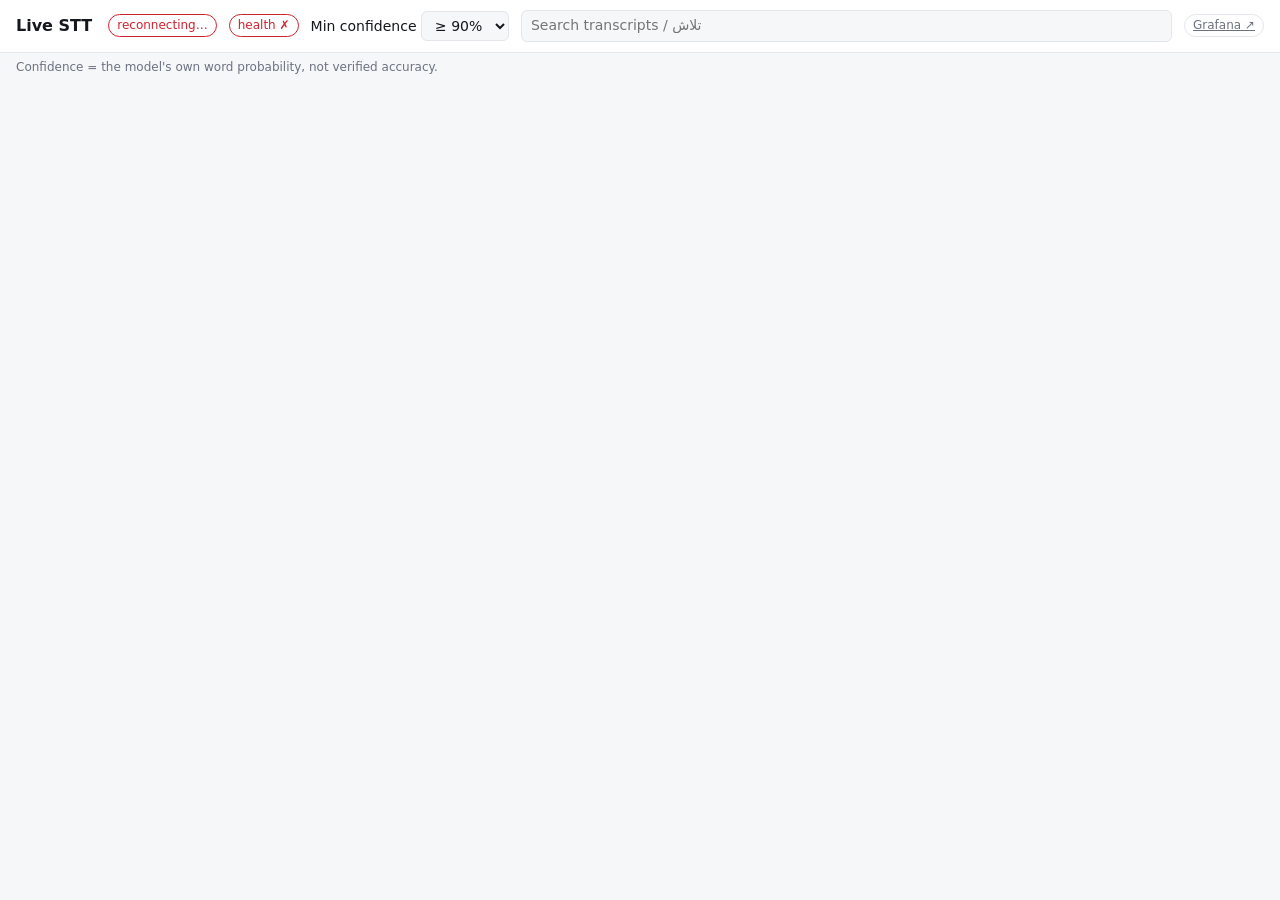
==== ui/index.html @ aecef006 "Initial public release: Urdu live TV speech-to-text (cpu edition) Real-time Urdu speech-to-text for " ====
<!doctype html>
<html lang="ur">
<head>
<meta charset="utf-8">
<meta name="viewport" content="width=device-width, initial-scale=1">
<title>Live STT</title>
<link rel="preconnect" href="https://fonts.googleapis.com">
<link href="https://fonts.googleapis.com/css2?family=Noto+Nastaliq+Urdu:wght@400;600&display=swap" rel="stylesheet">
<script src="/ui/vendor/hls.min.js"></script><!-- hls.js 1.5.20 (vendored) -->
<style>
  :root {
    --bg: #f6f7f9; --panel: #ffffff; --ink: #14171c; --muted: #6b7280; --line: #e3e6eb;
    --accent: #1f6feb; --ok: #1a7f37; --warn: #9a6700; --bad: #cf222e; --badge: #e7f0ff; --hi: #fff6d6;
  }
  @media (prefers-color-scheme: dark) {
    :root { --bg: #0e1116; --panel: #161b22; --ink: #e6edf3; --muted: #8b949e; --line: #30363d;
            --accent: #4493f8; --ok: #3fb950; --warn: #d29922; --bad: #f85149; --badge: #1b2a44; --hi: #3a3000; }
  }
  * { box-sizing: border-box; }
  body { margin: 0; background: var(--bg); color: var(--ink);
         font: 14px/1.4 system-ui, -apple-system, "Segoe UI", sans-serif; }
  header { display: flex; flex-wrap: wrap; gap: 8px 12px; align-items: center; padding: 10px 16px;
           border-bottom: 1px solid var(--line); background: var(--panel); position: sticky; top: 0; z-index: 3; }
  header h1 { font-size: 16px; margin: 0 4px 0 0; }
  .pill { font-size: 12px; padding: 2px 8px; border-radius: 999px; border: 1px solid var(--line); color: var(--muted); white-space: nowrap; }
  .pill.ok { color: var(--ok); border-color: var(--ok); }
  .pill.bad { color: var(--bad); border-color: var(--bad); }
  header input, select, button { font: inherit; padding: 5px 9px; border: 1px solid var(--line); border-radius: 6px;
                                  background: var(--bg); color: var(--ink); }
  header input { flex: 1 1 180px; min-width: 0; }
  button { cursor: pointer; }
  button:hover { border-color: var(--accent); }
  a { color: var(--accent); }
  .note { font-size: 12px; color: var(--muted); padding: 6px 16px; }
  main { display: grid; gap: 12px; padding: 12px 16px; grid-template-columns: repeat(auto-fill, minmax(min(100%, 520px), 1fr)); }
  .ch { background: var(--panel); border: 1px solid var(--line); border-radius: 8px; display: flex;
        flex-direction: column; min-width: 0; }
  .ch h2 { font-size: 14px; margin: 0; padding: 10px 12px; border-bottom: 1px solid var(--line);
           display: flex; justify-content: space-between; gap: 8px; align-items: center; }
  .vid { position: relative; background: #000; aspect-ratio: 16 / 9; }
  .vid video { width: 100%; height: 100%; display: block; }
  .vid .msg { position: absolute; inset: auto 0 0 0; padding: 4px 8px; font-size: 12px; color: #fff;
              background: rgba(0,0,0,.6); display: none; }
  .stats { display: grid; grid-template-columns: repeat(4, minmax(0, 1fr)); border-bottom: 1px solid var(--line); }
  .stats div { padding: 6px 10px; border-inline-end: 1px solid var(--line); min-width: 0; }
  .stats div:last-child { border-inline-end: 0; }
  .stats b { display: block; font-size: 16px; font-variant-numeric: tabular-nums; }
  .stats span { font-size: 11px; color: var(--muted); }
  .tools { display: flex; flex-wrap: wrap; gap: 6px; padding: 8px 12px; border-bottom: 1px solid var(--line); align-items: center; }
  .tools .grow { flex: 1; }
  .lines { overflow-y: auto; padding: 4px 12px 8px; height: 46vh; }
  .seg { padding: 4px 0; border-bottom: 1px dashed var(--line); }
  .seg .meta { font-size: 11px; color: var(--muted); display: flex; flex-wrap: wrap; gap: 8px; font-variant-numeric: tabular-nums; }
  .seg .badge { background: var(--badge); color: var(--accent); border-radius: 4px; padding: 0 5px; }
  .sent { display: grid; grid-template-columns: 76px 1fr 44px; gap: 8px; align-items: baseline; padding: 2px 4px;
          border-radius: 4px; cursor: pointer; }
  .sent:hover { background: var(--bg); }
  .sent.hi { background: var(--hi); }
  .sent .t { font-size: 12px; color: var(--accent); font-variant-numeric: tabular-nums; direction: ltr; display: flex; flex-direction: column; }
  .sent .t small { font-size: 10px; color: var(--muted); }
  .sent .txt { font-family: "Noto Nastaliq Urdu", serif; font-size: 18px; line-height: 2.1; unicode-bidi: plaintext; min-width: 0; }
  .sent .c { font-size: 11px; text-align: end; font-variant-numeric: tabular-nums; }
  .c.hiC { color: var(--ok); } .c.midC { color: var(--warn); } .c.loC { color: var(--bad); }
  .seg.partial .txt { color: var(--muted); }
  .lowp { text-decoration: underline dotted var(--warn); text-underline-offset: 6px; color: var(--warn); }
  .hidden-n { font-size: 11px; color: var(--muted); padding: 4px 0; }
  #results { padding: 0 16px; }
  #results .seg { background: var(--panel); padding: 6px 10px; border: 1px solid var(--line); border-radius: 6px; margin-top: 6px; }
  body.embed header, body.embed .note { display: none; }
</style>
</head>
<body>
<header>
  <h1>Live STT</h1>
  <span id="conn" class="pill">connecting…</span>
  <span id="health" class="pill">health ?</span>
  <label>Min confidence
    <select id="minconf" title="Hide sentences below this model confidence (mean word probability)">
      <option value="0">all</option><option value="0.8">≥ 80%</option>
      <option value="0.9" selected>≥ 90%</option><option value="0.95">≥ 95%</option>
    </select>
  </label>
  <input id="q" dir="auto" placeholder="Search transcripts / تلاش" autocomplete="off">
  <a id="grafana" class="pill" target="_blank" rel="noopener">Grafana ↗</a>
</header>
<div class="note" id="accnote">Confidence = the model's own word probability, not verified accuracy.</div>
<div id="results"></div>
<main id="grid"></main>
<script>
"use strict";
const MAX_SEGS = 300, STATS_N = 50, LOW_WORD = 0.9, MAX_SENT_S = 20.0, END_CHARS = "۔؟?!.…", PAUSE_S = 1.0;
const params = new URLSearchParams(location.search);
if (params.get("embed") === "1") document.body.classList.add("embed");
const GRAFANA = params.get("grafana") || `${location.protocol}//${location.hostname}:3000/d/live-stt`;
document.getElementById("grafana").href = GRAFANA;
const grid = document.getElementById("grid");
const minSel = document.getElementById("minconf");
if (params.get("min_conf") != null) minSel.value = params.get("min_conf");
const panels = new Map();   // channel_id -> panel
const pad = (n) => String(n).padStart(2, "0");
const fmtLocal = (t) => { const d = new Date(t * 1000); return `${pad(d.getHours())}:${pad(d.getMinutes())}:${pad(d.getSeconds())}`; };
const fmtUtc = (t) => new Date(t * 1000).toISOString().replace("T", " ").substr(0, 23) + "Z";
const minConf = () => parseFloat(minSel.value) || 0;

// ---- sentences across segment cuts (same rules as live_stt/text/sentences.py:assemble)
function wordOf(x) { return [String(x.w ?? x.word ?? "").trim(), x.s ?? x.start_utc ?? null, x.e ?? x.end_utc ?? null]; }
function assemble(rows) {
  const words = [];
  for (const r of [...rows].sort((a, b) => (a.start_utc || 0) - (b.start_utc || 0))) {
    let ws = (r.words || []).filter(x => x && typeof x === "object" && wordOf(x)[0]);
    if (!ws.length && (r.text_raw || "").trim()) ws = [{ w: r.text_raw.trim(), s: r.start_utc, e: r.end_utc }];
    for (const x of ws) words.push([x, r]);
  }
  const out = [];
  const gap = (a, b) => { const e = wordOf(a)[2], s = wordOf(b)[1]; return (e != null && s != null) ? s - e : 0; };
  const emit = (chunk) => {
    if (!chunk.length) return;
    const ws = chunk.map(c => c[0]);
    const rs = [...new Set(chunk.map(c => c[1]))];
    const starts = ws.map(x => wordOf(x)[1]).filter(v => v != null);
    const ends = ws.map(x => wordOf(x)[2]).filter(v => v != null);
    const ps = ws.map(x => x.p).filter(p => typeof p === "number" && p >= 0 && p <= 1);
    const passes = new Set(rs.map(r => ((r.pass || r.type) === "refined" ? "refined" : "fast")));
    const lats = rs.map(r => r.latency_s ?? (r.timings || {}).latency_s).filter(v => typeof v === "number");
    out.push({ s: starts.length ? Math.min(...starts) : rs[0].start_utc,
               e: ends.length ? Math.max(...ends) : rs[rs.length - 1].end_utc,
               text: ws.map(x => wordOf(x)[0]).join(" "), ws,
               c: ps.length ? ps.reduce((a, b) => a + b, 0) / ps.length : null,
               pass: passes.size === 1 ? [...passes][0] : "mixed",
               lat: lats.length ? Math.max(...lats) : null, segs: rs.map(r => r.segment_id) });
  };
  let cur = [];
  words.forEach(([x, r], i) => {
    cur.push([x, r]);
    const t = wordOf(x)[0], nx = words[i + 1] ? words[i + 1][0] : null;
    if (END_CHARS.includes(t[t.length - 1]) || (nx && gap(x, nx) >= PAUSE_S)) { emit(cur); cur = []; return; }
    let s0 = wordOf(cur[0][0])[1]; const e1 = wordOf(x)[2];
    while (cur.length > 1 && s0 != null && e1 != null && e1 - s0 > MAX_SENT_S) {
      let k = 1, best = -Infinity;
      for (let j = 1; j < cur.length; j++) { const g = gap(cur[j - 1][0], cur[j][0]); if (g >= best) { best = g; k = j; } }
      emit(cur.slice(0, k)); cur = cur.slice(k); s0 = wordOf(cur[0][0])[1];
    }
  });
  emit(cur);
  return out;
}
const confClass = (c) => c == null ? "" : c >= 0.9 ? "hiC" : c >= 0.8 ? "midC" : "loC";

// ---- per-channel panel
function panel(cid, name) {
  if (panels.has(cid)) return panels.get(cid);
  const el = document.createElement("section");
  el.className = "ch";
  el.innerHTML = `
    <h2><span class="nm"></span><span><button class="live" title="Jump to live video">● LIVE</button></span></h2>
    <div class="vid"><video muted playsinline controls></video><div class="msg"></div></div>
    <div class="stats">
      <div><b class="sLat">–</b><span>speech end → text (p50)</span></div>
      <div><b class="sConf">–</b><span>avg confidence (last ${STATS_N})</span></div>
      <div><b class="sHi">–</b><span>sentences ≥ 90% conf</span></div>
      <div><b class="sSeg">0</b><span>segments · refined</span></div>
    </div>
    <div class="tools">
      <span class="grow"></span>
      <select class="range" title="Export range">
        <option value="900">last 15 min</option><option value="3600" selected>last 1 h</option>
        <option value="21600">last 6 h</option><option value="86400">last 24 h</option>
      </select>
      <button data-f="srt">SRT</button><button data-f="vtt">VTT</button>
      <button data-f="csv">CSV</button><button data-f="txt">TXT</button><button data-f="json">JSON</button>
    </div>
    <div class="lines"></div><div class="hidden-n"></div>`;
  el.querySelector(".nm").textContent = name ? `${name} (${cid})` : cid;
  grid.appendChild(el);
  const p = { cid, el, lines: el.querySelector(".lines"), video: el.querySelector("video"),
              msg: el.querySelector(".msg"), hiddenEl: el.querySelector(".hidden-n"),
              segs: new Map(), stats: [], nSeg: 0, nRef: 0, hls: null };
  for (const b of el.querySelectorAll("button[data-f]")) b.onclick = () => exportFile(p, b.dataset.f);
  el.querySelector(".live").onclick = () => goLive(p);
  initVideo(p);
  panels.set(cid, p);
  return p;
}

function exportFile(p, fmt) {
  const secs = parseInt(p.el.querySelector(".range").value, 10);
  const q = new URLSearchParams({ format: fmt, from: String(Date.now() / 1000 - secs),
    min_conf: String(minConf()), tz: Intl.DateTimeFormat().resolvedOptions().timeZone || "UTC" });
  location.href = `/channels/${encodeURIComponent(p.cid)}/export?${q}`;
}

// ---- video (HLS written by the channel worker; EXT-X-PROGRAM-DATE-TIME = wall clock)
function showMsg(p, text) { p.msg.textContent = text; p.msg.style.display = text ? "block" : "none"; }
function initVideo(p) {
  const src = `/hls/${encodeURIComponent(p.cid)}/index.m3u8`;
  if (window.Hls && Hls.isSupported()) {
    const h = new Hls({ liveSyncDurationCount: 3, maxBufferLength: 30, backBufferLength: 120 });
    h.on(Hls.Events.ERROR, (_, d) => {
      if (d.fatal) {
        showMsg(p, "video unavailable (relay off or stream down) — retrying");
        setTimeout(() => { h.destroy(); p.hls = null; initVideo(p); }, 10000);
      }
    });
    h.on(Hls.Events.MANIFEST_PARSED, () => { showMsg(p, ""); p.video.play().catch(() => {}); });
    h.loadSource(src); h.attachMedia(p.video); p.hls = h;
  } else if (p.video.canPlayType("application/vnd.apple.mpegurl")) {  // Safari: native HLS
    p.video.src = src; p.video.play().catch(() => {});
  } else {
    showMsg(p, "this browser cannot play HLS");
  }
}
function goLive(p) {
  showMsg(p, ""); p.holdScroll = false; p.lines.scrollTop = p.lines.scrollHeight;
  if (p.hls && p.hls.liveSyncPosition != null) p.video.currentTime = p.hls.liveSyncPosition;
  else if (p.video.seekable.length) p.video.currentTime = p.video.seekable.end(p.video.seekable.length - 1) - 6;
  p.video.play().catch(() => {});
}
function seekTo(p, t) {   // t = epoch seconds (UTC)
  const ms = t * 1000;
  let pos = null, first = null, last = null;
  if (p.hls && p.hls.levels && p.hls.levels.length) {
    const lv = p.hls.levels[Math.max(p.hls.currentLevel, 0)];
    const frags = (lv && lv.details && lv.details.fragments) || [];
    for (const f of frags) {
      if (f.programDateTime == null) continue;
      first = first ?? f.programDateTime; last = f.programDateTime + f.duration * 1000;
      if (ms >= f.programDateTime && ms < f.programDateTime + f.duration * 1000) {
        pos = f.start + (ms - f.programDateTime) / 1000; break;
      }
    }
  } else if (p.video.getStartDate && !isNaN(p.video.getStartDate().getTime())) {
    pos = (ms - p.video.getStartDate().getTime()) / 1000;
  }
  if (pos == null || pos < 0) {
    const win = first ? ` (video buffered ${fmtLocal(first / 1000)}–${fmtLocal(last / 1000)})` : "";
    showMsg(p, `no video for ${fmtLocal(t)}${win}`);
    return false;
  }
  showMsg(p, `playing from ${fmtLocal(t)} — press LIVE to return`);
  p.video.currentTime = pos; p.video.muted = false; p.video.play().catch(() => {});
  return true;
}

// ---- transcript rendering: keep segments per channel, re-assemble sentences on every change
function highlight(p, row) {
  for (const r of p.lines.querySelectorAll(".sent.hi")) r.classList.remove("hi");
  row.classList.add("hi");
  p.hiT = parseFloat(row.dataset.t);
}
function sentRow(p, s) {
  const row = document.createElement("div");
  row.className = "sent";
  row.dataset.t = s.s;
  row.title = `${fmtUtc(s.s)} → ${fmtUtc(s.e)} · ${s.pass}` + (s.lat != null ? ` · latency ${s.lat.toFixed(1)} s` : "") +
              ` · ${s.segs.length} segment(s) — click to play video from here`;
  row.innerHTML = `<span class="t"><span class="tt"></span><small class="pm"></small></span><span class="txt" dir="auto"></span><span class="c"></span>`;
  row.querySelector(".tt").textContent = fmtLocal(s.s);
  row.querySelector(".pm").textContent = s.pass + (s.lat != null ? ` · ${Math.round(s.lat)} s` : "");
  const txt = row.querySelector(".txt");
  s.ws.forEach((w, i) => {   // per-word spans; low-confidence words are underlined
    const t = wordOf(w)[0];
    if (i) txt.appendChild(document.createTextNode(" "));
    const sp = document.createElement("span");
    sp.textContent = t;
    if (typeof w.p === "number" && w.p < LOW_WORD) { sp.className = "lowp"; sp.title = `word confidence ${Math.round(w.p * 100)}%`; }
    txt.appendChild(sp);
  });
  const c = row.querySelector(".c");
  c.textContent = s.c == null ? "" : `${Math.round(s.c * 100)}%`;
  c.className = "c " + confClass(s.c);
  if (p.hiT != null && Math.abs(p.hiT - s.s) < 0.01) row.classList.add("hi");
  row.onclick = () => { highlight(p, row); seekTo(p, s.s); };
  return row;
}
function render(p) {
  p.pending = false;
  const atBottom = p.lines.scrollHeight - p.lines.scrollTop - p.lines.clientHeight < 60;
  const rows = [...p.segs.values()].sort((a, b) => a.start_utc - b.start_utc).slice(-MAX_SEGS);
  const sents = assemble(rows);
  const frag = document.createDocumentFragment();
  let hidden = 0;
  for (const s of sents) {
    if (minConf() > 0 && !(s.c != null && s.c >= minConf())) { hidden++; continue; }
    frag.appendChild(sentRow(p, s));
  }
  const top = p.lines.scrollTop;
  p.lines.replaceChildren(frag);
  p.hiddenEl.textContent = hidden ? `${hidden} sentence(s) below ${Math.round(minConf() * 100)}% confidence hidden` : "";
  const sc = sents.slice(-STATS_N).map(s => s.c);
  p.el.querySelector(".sHi").textContent = sc.length ? `${Math.round(100 * sc.filter(c => c != null && c >= 0.9).length / sc.length)}%` : "–";
  if (atBottom && !p.holdScroll) p.lines.scrollTop = p.lines.scrollHeight; else p.lines.scrollTop = top;
}
function schedule(p) { if (!p.pending) { p.pending = true; requestAnimationFrame(() => render(p)); } }
function updateStats(p) {
  const st = p.stats.slice(-STATS_N);
  const lats = st.map(x => x.lat).filter(x => x != null).sort((a, b) => a - b);
  const confs = st.map(x => x.c).filter(x => x != null);
  p.el.querySelector(".sLat").textContent = lats.length ? `${lats[Math.floor(lats.length / 2)].toFixed(1)} s` : "–";
  p.el.querySelector(".sConf").textContent = confs.length ? `${Math.round(100 * confs.reduce((a, b) => a + b, 0) / confs.length)}%` : "–";
  p.el.querySelector(".sSeg").textContent = `${p.nSeg} · ${p.nRef}`;
}
function segConf(ev) {
  const ps = (ev.words || []).map(w => w && w.p).filter(x => typeof x === "number");
  return ev.confidence ?? (ps.length ? ps.reduce((a, b) => a + b, 0) / ps.length : null);
}
function onEvent(ev) {
  if (!ev || !ev.channel_id) return;
  const p = panel(ev.channel_id);
  if (ev.type === "refine_skipped" || ev.type === "error") return;
  if (ev.type === "partial") { if (ev.segment_key) p.segs.set("k:" + ev.segment_key, ev); schedule(p); return; }
  if (ev.segment_key) p.segs.delete("k:" + ev.segment_key);
  const had = p.segs.has(ev.segment_id);
  if (ev.type === "final" && !ev.text_raw) { p.segs.delete(ev.segment_id); schedule(p); return; }
  if (ev.type === "final" && had && p.segs.get(ev.segment_id).type === "refined") return;  // late duplicate
  p.segs.set(ev.segment_id, ev);
  if (p.segs.size > 2 * MAX_SEGS) {   // drop the oldest segments
    const old = [...p.segs.entries()].sort((a, b) => a[1].start_utc - b[1].start_utc).slice(0, p.segs.size - MAX_SEGS);
    for (const [k] of old) p.segs.delete(k);
  }
  if (ev.type === "refined") p.nRef++; else if (!had) p.nSeg++;
  const lat = (ev.timings || {}).latency_s ?? ev.latency_s;
  p.stats.push({ lat: ev.type === "refined" ? null : lat, c: segConf(ev) });
  if (p.stats.length > 4 * STATS_N) p.stats.splice(0, p.stats.length - 2 * STATS_N);
  updateStats(p);
  schedule(p);
}
function rerenderAll() { for (const p of panels.values()) render(p); }
minSel.addEventListener("change", rerenderAll);

// ---- data loading
async function loadHistory(p, around) {
  const q = new URLSearchParams({ limit: "200" });
  if (around) { q.set("from", String(around - 300)); q.set("to", String(around + 300)); }
  try {
    const r = await fetch(`/channels/${encodeURIComponent(p.cid)}/transcripts?${q}`);
    if (!r.ok) return;
    for (const row of await r.json()) onEvent(Object.assign({}, row, { type: row.pass === "refined" ? "refined" : "final" }));
    render(p);
    p.lines.scrollTop = p.lines.scrollHeight;
  } catch (e) { /* API may be starting */ }
}
async function loadChannels() {
  const only = params.get("ch");
  try {
    const r = await fetch("/channels");
    if (!r.ok) return;
    for (const c of await r.json()) {
      if (!c.enabled || (only && c.id !== only)) continue;
      const p = panel(c.id, c.name);
      const t = parseFloat(params.get("t"));
      await loadHistory(p, only === c.id && !isNaN(t) ? t : null);
      if (only === c.id && !isNaN(t)) jumpTo(p, t);
    }
  } catch (e) { /* retry on next reload */ }
}
function jumpTo(p, t) {   // deep link from Grafana: highlight the sentence and play video from it
  let best = null;
  for (const row of p.lines.querySelectorAll(".sent")) {
    if (parseFloat(row.dataset.t) <= t + 0.5) best = row;
  }
  if (best) { highlight(p, best); best.scrollIntoView({ block: "center" }); p.holdScroll = true; }
  const tryseek = (n) => { if (!seekTo(p, t) && n > 0) setTimeout(() => tryseek(n - 1), 1500); };
  tryseek(6);   // wait for the playlist to load
}
async function loadAccuracyNote() {
  try {
    const r = await fetch("/accuracy");
    if (!r.ok) return;
    const rows = await r.json();
    const f = (m, t) => rows.find(x => x.kind === "calibration_word" && x.metric === m && Math.abs(x.threshold - t) < 1e-6);
    const w90 = f("precision", 0.9), b90 = f("precision_below", 0.9), k90 = f("kept_share", 0.9);
    const all = f("precision", 0);
    if (w90 && b90 && k90 && all) document.getElementById("accnote").textContent =
      `Confidence is the model's own word probability, not verified accuracy. Measured on ${w90.dataset} (read speech): ` +
      `${Math.round(all.value * 100)}% of all words correct; words ≥ 90% confidence ${Math.round(w90.value * 100)}% correct ` +
      `(${Math.round(k90.value * 100)}% of words); underlined words (< 90%) only ${Math.round(b90.value * 100)}% correct.`;
  } catch (e) { /* optional */ }
}

let delay = 500;
function connect() {
  const chans = params.get("ch") || params.get("channels") || "";
  const proto = location.protocol === "https:" ? "wss" : "ws";
  const ws = new WebSocket(`${proto}://${location.host}/ws/live${chans ? "?channels=" + encodeURIComponent(chans) : ""}`);
  const conn = document.getElementById("conn");
  ws.onopen = () => { conn.textContent = "live"; conn.className = "pill ok"; delay = 500; };
  ws.onmessage = (m) => { try { onEvent(JSON.parse(m.data)); } catch (e) { console.warn(e); } };
  ws.onclose = () => {
    conn.textContent = "reconnecting…"; conn.className = "pill bad";
    setTimeout(connect, delay); delay = Math.min(delay * 2, 10000);
  };
}
async function pollHealth() {
  const h = document.getElementById("health");
  try {
    const r = await fetch("/health");
    const j = await r.json();
    const workers = Object.keys(j.components || {}).filter(k => k.startsWith("worker:")).length;
    h.textContent = `${j.status} · redis ${j.redis ? "✓" : "✗"} · db ${j.db ? "✓" : "✗"} · workers ${workers}`;
    h.className = "pill " + (j.status === "ok" ? "ok" : "bad");
  } catch (e) { h.textContent = "health ✗"; h.className = "pill bad"; }
}

let st = null;
document.getElementById("q").addEventListener("input", (e) => {
  clearTimeout(st);
  st = setTimeout(async () => {
    const q = e.target.value.trim();
    const box = document.getElementById("results");
    box.replaceChildren();
    if (!q) return;
    try {
      const r = await fetch("/search?q=" + encodeURIComponent(q));
      const j = await r.json();
      for (const row of j.results || []) {
        const n = document.createElement("div");
        n.className = "seg";
        const sent = document.createElement("div");
        sent.className = "sent";
        sent.innerHTML = `<span class="t"></span><span class="txt" dir="auto"></span><span class="c"></span>`;
        sent.querySelector(".t").textContent = fmtLocal(row.start_utc);
        sent.querySelector(".txt").textContent = row.text_raw;
        sent.querySelector(".c").textContent = row.channel_id;
        sent.title = "open this moment with video";
        sent.onclick = () => { location.href = `/?ch=${encodeURIComponent(row.channel_id)}&t=${row.start_utc}`; };
        n.appendChild(sent);
        box.appendChild(n);
      }
    } catch (err) { console.warn(err); }
  }, 300);
});

loadChannels().then(connect);
loadAccuracyNote();
pollHealth();
setInterval(pollHealth, 5000);
</script>
</body>
</html>
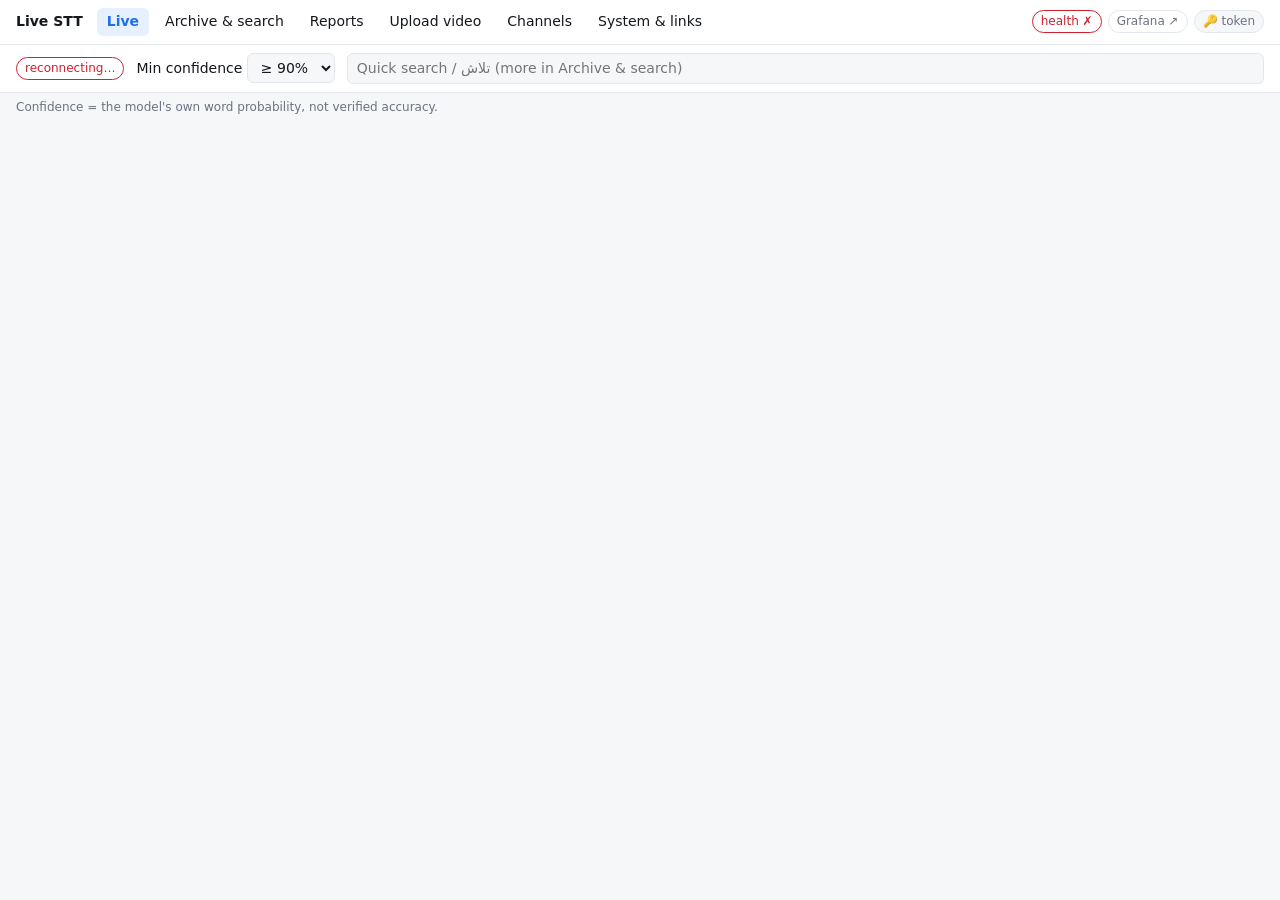
==== commit 3234e37c: "v0.2.0: video archive and time-range replay, search topics, reports, uploads, channel management, sy" ====
--- a/ui/index.html
+++ b/ui/index.html
@@ -7,6 +7,8 @@
 <link rel="preconnect" href="https://fonts.googleapis.com">
 <link href="https://fonts.googleapis.com/css2?family=Noto+Nastaliq+Urdu:wght@400;600&display=swap" rel="stylesheet">
 <script src="/ui/vendor/hls.min.js"></script><!-- hls.js 1.5.20 (vendored) -->
+<link rel="stylesheet" href="/ui/common.css">
+<script src="/ui/common.js"></script>
 <style>
   :root {
     --bg: #f6f7f9; --panel: #ffffff; --ink: #14171c; --muted: #6b7280; --line: #e3e6eb;
@@ -19,8 +21,8 @@
   * { box-sizing: border-box; }
   body { margin: 0; background: var(--bg); color: var(--ink);
          font: 14px/1.4 system-ui, -apple-system, "Segoe UI", sans-serif; }
-  header { display: flex; flex-wrap: wrap; gap: 8px 12px; align-items: center; padding: 10px 16px;
-           border-bottom: 1px solid var(--line); background: var(--panel); position: sticky; top: 0; z-index: 3; }
+  header { display: flex; flex-wrap: wrap; gap: 8px 12px; align-items: center; padding: 8px 16px;
+           border-bottom: 1px solid var(--line); background: var(--panel); }
   header h1 { font-size: 16px; margin: 0 4px 0 0; }
   .pill { font-size: 12px; padding: 2px 8px; border-radius: 999px; border: 1px solid var(--line); color: var(--muted); white-space: nowrap; }
   .pill.ok { color: var(--ok); border-color: var(--ok); }
@@ -66,85 +68,34 @@
   .hidden-n { font-size: 11px; color: var(--muted); padding: 4px 0; }
   #results { padding: 0 16px; }
   #results .seg { background: var(--panel); padding: 6px 10px; border: 1px solid var(--line); border-radius: 6px; margin-top: 6px; }
-  body.embed header, body.embed .note { display: none; }
+  body.embed header, body.embed .note, body.embed nav.top { display: none; }
 </style>
 </head>
 <body>
 <header>
-  <h1>Live STT</h1>
   <span id="conn" class="pill">connecting…</span>
-  <span id="health" class="pill">health ?</span>
   <label>Min confidence
     <select id="minconf" title="Hide sentences below this model confidence (mean word probability)">
       <option value="0">all</option><option value="0.8">≥ 80%</option>
       <option value="0.9" selected>≥ 90%</option><option value="0.95">≥ 95%</option>
     </select>
   </label>
-  <input id="q" dir="auto" placeholder="Search transcripts / تلاش" autocomplete="off">
-  <a id="grafana" class="pill" target="_blank" rel="noopener">Grafana ↗</a>
+  <input id="q" dir="auto" placeholder="Quick search / تلاش (more in Archive &amp; search)" autocomplete="off">
 </header>
 <div class="note" id="accnote">Confidence = the model's own word probability, not verified accuracy.</div>
 <div id="results"></div>
 <main id="grid"></main>
 <script>
 "use strict";
-const MAX_SEGS = 300, STATS_N = 50, LOW_WORD = 0.9, MAX_SENT_S = 20.0, END_CHARS = "۔؟?!.…", PAUSE_S = 1.0;
+const MAX_SEGS = 300, STATS_N = 50;
 const params = new URLSearchParams(location.search);
 if (params.get("embed") === "1") document.body.classList.add("embed");
-const GRAFANA = params.get("grafana") || `${location.protocol}//${location.hostname}:3000/d/live-stt`;
-document.getElementById("grafana").href = GRAFANA;
+nav("live");
 const grid = document.getElementById("grid");
 const minSel = document.getElementById("minconf");
 if (params.get("min_conf") != null) minSel.value = params.get("min_conf");
 const panels = new Map();   // channel_id -> panel
-const pad = (n) => String(n).padStart(2, "0");
-const fmtLocal = (t) => { const d = new Date(t * 1000); return `${pad(d.getHours())}:${pad(d.getMinutes())}:${pad(d.getSeconds())}`; };
-const fmtUtc = (t) => new Date(t * 1000).toISOString().replace("T", " ").substr(0, 23) + "Z";
 const minConf = () => parseFloat(minSel.value) || 0;
-
-// ---- sentences across segment cuts (same rules as live_stt/text/sentences.py:assemble)
-function wordOf(x) { return [String(x.w ?? x.word ?? "").trim(), x.s ?? x.start_utc ?? null, x.e ?? x.end_utc ?? null]; }
-function assemble(rows) {
-  const words = [];
-  for (const r of [...rows].sort((a, b) => (a.start_utc || 0) - (b.start_utc || 0))) {
-    let ws = (r.words || []).filter(x => x && typeof x === "object" && wordOf(x)[0]);
-    if (!ws.length && (r.text_raw || "").trim()) ws = [{ w: r.text_raw.trim(), s: r.start_utc, e: r.end_utc }];
-    for (const x of ws) words.push([x, r]);
-  }
-  const out = [];
-  const gap = (a, b) => { const e = wordOf(a)[2], s = wordOf(b)[1]; return (e != null && s != null) ? s - e : 0; };
-  const emit = (chunk) => {
-    if (!chunk.length) return;
-    const ws = chunk.map(c => c[0]);
-    const rs = [...new Set(chunk.map(c => c[1]))];
-    const starts = ws.map(x => wordOf(x)[1]).filter(v => v != null);
-    const ends = ws.map(x => wordOf(x)[2]).filter(v => v != null);
-    const ps = ws.map(x => x.p).filter(p => typeof p === "number" && p >= 0 && p <= 1);
-    const passes = new Set(rs.map(r => ((r.pass || r.type) === "refined" ? "refined" : "fast")));
-    const lats = rs.map(r => r.latency_s ?? (r.timings || {}).latency_s).filter(v => typeof v === "number");
-    out.push({ s: starts.length ? Math.min(...starts) : rs[0].start_utc,
-               e: ends.length ? Math.max(...ends) : rs[rs.length - 1].end_utc,
-               text: ws.map(x => wordOf(x)[0]).join(" "), ws,
-               c: ps.length ? ps.reduce((a, b) => a + b, 0) / ps.length : null,
-               pass: passes.size === 1 ? [...passes][0] : "mixed",
-               lat: lats.length ? Math.max(...lats) : null, segs: rs.map(r => r.segment_id) });
-  };
-  let cur = [];
-  words.forEach(([x, r], i) => {
-    cur.push([x, r]);
-    const t = wordOf(x)[0], nx = words[i + 1] ? words[i + 1][0] : null;
-    if (END_CHARS.includes(t[t.length - 1]) || (nx && gap(x, nx) >= PAUSE_S)) { emit(cur); cur = []; return; }
-    let s0 = wordOf(cur[0][0])[1]; const e1 = wordOf(x)[2];
-    while (cur.length > 1 && s0 != null && e1 != null && e1 - s0 > MAX_SENT_S) {
-      let k = 1, best = -Infinity;
-      for (let j = 1; j < cur.length; j++) { const g = gap(cur[j - 1][0], cur[j][0]); if (g >= best) { best = g; k = j; } }
-      emit(cur.slice(0, k)); cur = cur.slice(k); s0 = wordOf(cur[0][0])[1];
-    }
-  });
-  emit(cur);
-  return out;
-}
-const confClass = (c) => c == null ? "" : c >= 0.9 ? "hiC" : c >= 0.8 ? "midC" : "loC";
 
 // ---- per-channel panel
 function panel(cid, name) {
@@ -390,17 +341,6 @@
     setTimeout(connect, delay); delay = Math.min(delay * 2, 10000);
   };
 }
-async function pollHealth() {
-  const h = document.getElementById("health");
-  try {
-    const r = await fetch("/health");
-    const j = await r.json();
-    const workers = Object.keys(j.components || {}).filter(k => k.startsWith("worker:")).length;
-    h.textContent = `${j.status} · redis ${j.redis ? "✓" : "✗"} · db ${j.db ? "✓" : "✗"} · workers ${workers}`;
-    h.className = "pill " + (j.status === "ok" ? "ok" : "bad");
-  } catch (e) { h.textContent = "health ✗"; h.className = "pill bad"; }
-}
-
 let st = null;
 document.getElementById("q").addEventListener("input", (e) => {
   clearTimeout(st);
@@ -421,8 +361,8 @@
         sent.querySelector(".t").textContent = fmtLocal(row.start_utc);
         sent.querySelector(".txt").textContent = row.text_raw;
         sent.querySelector(".c").textContent = row.channel_id;
-        sent.title = "open this moment with video";
-        sent.onclick = () => { location.href = `/?ch=${encodeURIComponent(row.channel_id)}&t=${row.start_utc}`; };
+        sent.title = "open this moment with video and transcript (Archive)";
+        sent.onclick = () => { location.href = `/ui/archive?ch=${encodeURIComponent(row.channel_id)}&t=${row.start_utc}`; };
         n.appendChild(sent);
         box.appendChild(n);
       }
@@ -432,8 +372,6 @@
 
 loadChannels().then(connect);
 loadAccuracyNote();
-pollHealth();
-setInterval(pollHealth, 5000);
 </script>
 </body>
 </html>
--- a/ui/common.css
+++ b/ui/common.css
@@ -0,0 +1,74 @@
+/* Shared look for every live-stt page. */
+:root {
+  --bg: #f6f7f9; --panel: #ffffff; --ink: #14171c; --muted: #6b7280; --line: #e3e6eb;
+  --accent: #1f6feb; --ok: #1a7f37; --warn: #9a6700; --bad: #cf222e; --badge: #e7f0ff; --hi: #fff6d6;
+}
+@media (prefers-color-scheme: dark) {
+  :root:not([data-theme="light"]) {
+    --bg: #0e1116; --panel: #161b22; --ink: #e6edf3; --muted: #8b949e; --line: #30363d;
+    --accent: #4493f8; --ok: #3fb950; --warn: #d29922; --bad: #f85149; --badge: #1b2a44; --hi: #3a3000;
+  }
+}
+:root[data-theme="dark"] {
+  --bg: #0e1116; --panel: #161b22; --ink: #e6edf3; --muted: #8b949e; --line: #30363d;
+  --accent: #4493f8; --ok: #3fb950; --warn: #d29922; --bad: #f85149; --badge: #1b2a44; --hi: #3a3000;
+}
+* { box-sizing: border-box; }
+body { margin: 0; background: var(--bg); color: var(--ink);
+       font: 14px/1.45 system-ui, -apple-system, "Segoe UI", sans-serif; }
+a { color: var(--accent); }
+input, select, button, textarea { font: inherit; padding: 5px 9px; border: 1px solid var(--line); border-radius: 6px;
+                                   background: var(--bg); color: var(--ink); min-width: 0; }
+button { cursor: pointer; }
+button:hover:not(:disabled) { border-color: var(--accent); }
+button.primary { background: var(--accent); border-color: var(--accent); color: #fff; }
+button:disabled { opacity: .55; cursor: default; }
+nav.top { display: flex; flex-wrap: wrap; gap: 4px 6px; align-items: center; padding: 8px 16px;
+          background: var(--panel); border-bottom: 1px solid var(--line); position: sticky; top: 0; z-index: 5; }
+nav.top .brand { font-weight: 700; margin-inline-end: 8px; }
+nav.top a.tab { text-decoration: none; color: var(--ink); padding: 4px 10px; border-radius: 6px; white-space: nowrap; }
+nav.top a.tab:hover { background: var(--bg); }
+nav.top a.tab.on { background: var(--badge); color: var(--accent); font-weight: 600; }
+nav.top .sp { flex: 1; }
+.pill { font-size: 12px; padding: 2px 8px; border-radius: 999px; border: 1px solid var(--line); color: var(--muted); white-space: nowrap; text-decoration: none; }
+.pill.ok { color: var(--ok); border-color: var(--ok); }
+.pill.bad { color: var(--bad); border-color: var(--bad); }
+.pill.warn { color: var(--warn); border-color: var(--warn); }
+.wrap { max-width: 1280px; margin: 0 auto; padding: 12px 16px 40px; }
+.card { background: var(--panel); border: 1px solid var(--line); border-radius: 8px; padding: 12px; margin-bottom: 12px; min-width: 0; }
+.card h2 { font-size: 15px; margin: 0 0 8px; }
+.card h3 { font-size: 13px; margin: 12px 0 6px; color: var(--muted); font-weight: 600; }
+.row { display: flex; flex-wrap: wrap; gap: 8px; align-items: end; }
+.row label { display: flex; flex-direction: column; gap: 2px; font-size: 12px; color: var(--muted); min-width: 0; }
+.row label > * { color: var(--ink); }
+.muted { color: var(--muted); }
+.small { font-size: 12px; }
+.err { color: var(--bad); }
+.okc { color: var(--ok); }
+table.t { border-collapse: collapse; width: 100%; font-variant-numeric: tabular-nums; }
+table.t th, table.t td { border-bottom: 1px solid var(--line); padding: 5px 6px; text-align: start; vertical-align: top; }
+table.t th { font-size: 12px; color: var(--muted); font-weight: 600; }
+.scroll-x { overflow-x: auto; }
+.urdu { font-family: "Noto Nastaliq Urdu", serif; font-size: 18px; line-height: 2.1; unicode-bidi: plaintext; }
+.grid2 { display: grid; gap: 12px; grid-template-columns: minmax(0, 1fr) minmax(0, 1fr); }
+@media (max-width: 900px) { .grid2 { grid-template-columns: minmax(0, 1fr); } }
+.vid { position: relative; background: #000; aspect-ratio: 16 / 9; border-radius: 6px; overflow: hidden; }
+.vid video { width: 100%; height: 100%; display: block; }
+.vid .msg { position: absolute; inset: auto 0 0 0; padding: 4px 8px; font-size: 12px; color: #fff; background: rgba(0,0,0,.6); display: none; }
+.sent { display: grid; grid-template-columns: 76px 1fr 44px; gap: 8px; align-items: baseline; padding: 2px 4px; border-radius: 4px; cursor: pointer; }
+.sent:hover { background: var(--bg); }
+.sent.hi { background: var(--hi); }
+.sent .t { font-size: 12px; color: var(--accent); font-variant-numeric: tabular-nums; direction: ltr; display: flex; flex-direction: column; }
+.sent .t small { font-size: 10px; color: var(--muted); }
+.sent .txt { font-family: "Noto Nastaliq Urdu", serif; font-size: 18px; line-height: 2.1; unicode-bidi: plaintext; min-width: 0; }
+.sent .c { font-size: 11px; text-align: end; font-variant-numeric: tabular-nums; }
+.c.hiC { color: var(--ok); } .c.midC { color: var(--warn); } .c.loC { color: var(--bad); }
+.lowp { text-decoration: underline dotted var(--warn); text-underline-offset: 6px; color: var(--warn); }
+mark { background: var(--hi); color: inherit; border-radius: 3px; }
+.lines { overflow-y: auto; max-height: 60vh; padding: 2px 0; }
+.bar { height: 6px; background: var(--line); border-radius: 3px; overflow: hidden; min-width: 80px; }
+.bar > span { display: block; height: 100%; background: var(--accent); }
+.toast { position: fixed; inset: auto 16px 16px auto; background: var(--panel); border: 1px solid var(--line);
+         border-radius: 8px; padding: 8px 12px; box-shadow: 0 4px 16px rgba(0,0,0,.15); display: none; max-width: min(420px, calc(100vw - 32px)); z-index: 9; }
+code { font-size: 12px; background: var(--bg); border: 1px solid var(--line); border-radius: 4px; padding: 0 4px; overflow-wrap: anywhere; }
+@media (max-width: 600px) { .sent { grid-template-columns: 60px 1fr 36px; } }
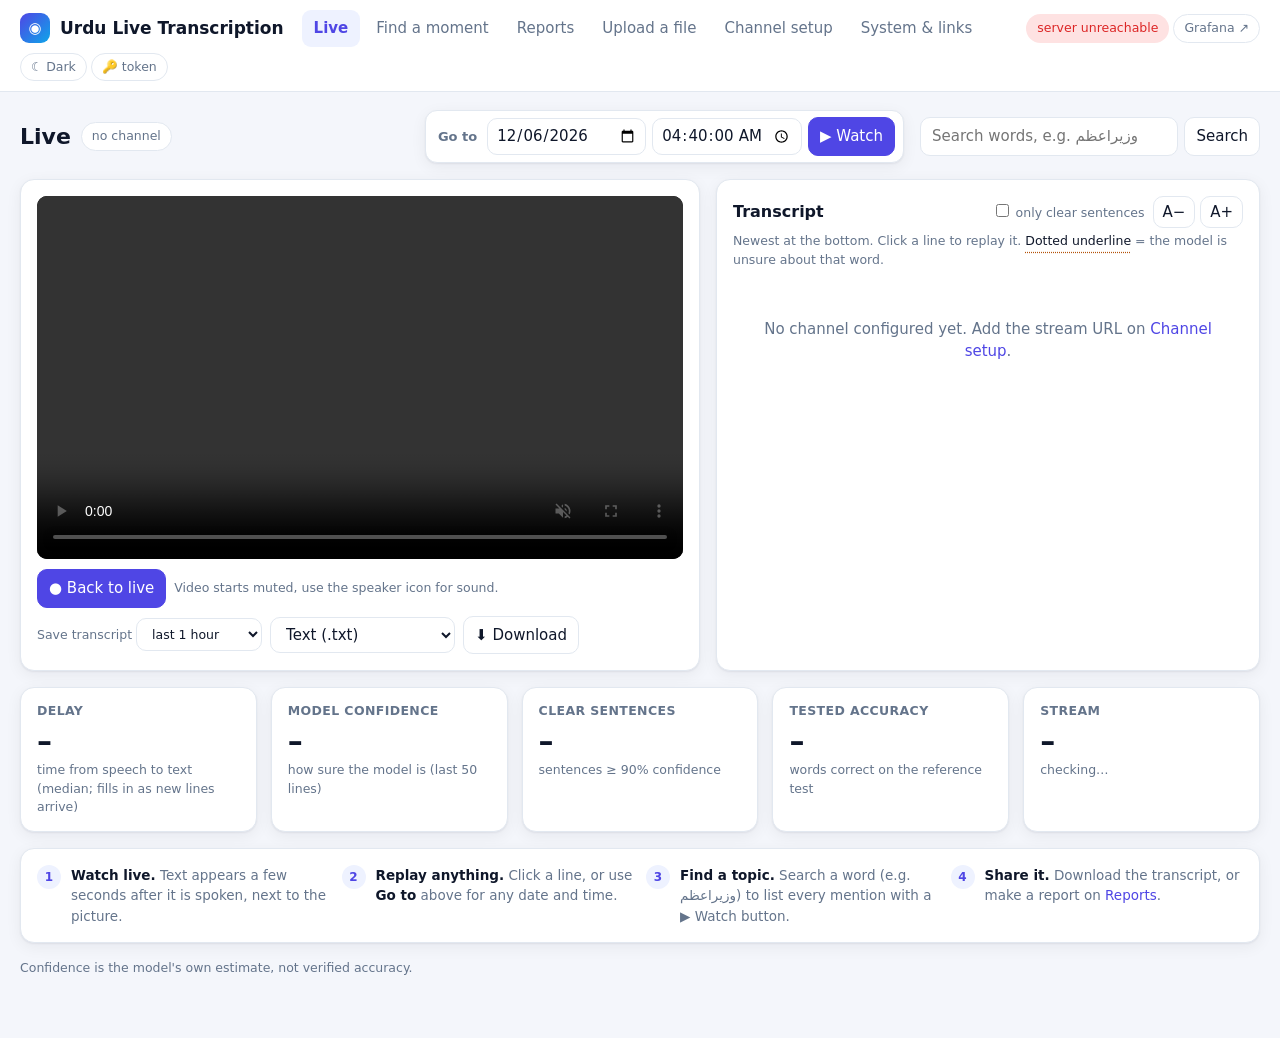
==== commit 77ce912b: "v0.2.1: single-channel light UI with side-by-side video and transcript, load shedding, video date-ti" ====
--- a/ui/index.html
+++ b/ui/index.html
@@ -1,377 +1,321 @@
 <!doctype html>
-<html lang="ur">
+<html lang="en">
 <head>
 <meta charset="utf-8">
 <meta name="viewport" content="width=device-width, initial-scale=1">
-<title>Live STT</title>
+<title>Urdu Live Transcription</title>
 <link rel="preconnect" href="https://fonts.googleapis.com">
 <link href="https://fonts.googleapis.com/css2?family=Noto+Nastaliq+Urdu:wght@400;600&display=swap" rel="stylesheet">
 <script src="/ui/vendor/hls.min.js"></script><!-- hls.js 1.5.20 (vendored) -->
 <link rel="stylesheet" href="/ui/common.css">
 <script src="/ui/common.js"></script>
 <style>
-  :root {
-    --bg: #f6f7f9; --panel: #ffffff; --ink: #14171c; --muted: #6b7280; --line: #e3e6eb;
-    --accent: #1f6feb; --ok: #1a7f37; --warn: #9a6700; --bad: #cf222e; --badge: #e7f0ff; --hi: #fff6d6;
+  .hero { display: flex; flex-wrap: wrap; gap: 12px 16px; align-items: center; margin-bottom: 16px; }
+  .hero h1 { font-size: 22px; margin: 0; display: flex; align-items: center; gap: 10px; }
+  .hero .grow { flex: 1; }
+  .goto { display: flex; flex-wrap: wrap; gap: 6px; align-items: center; background: var(--panel); border: 1px solid var(--line);
+          border-radius: 12px; padding: 6px 8px; box-shadow: var(--shadow); }
+  .goto span { font-size: 13px; color: var(--muted); font-weight: 600; padding: 0 4px; }
+  .goto input { padding: 5px 8px; }
+  .search { display: flex; gap: 6px; flex: 0 1 340px; min-width: 200px; }
+  .search input { flex: 1; }
+  .vtools { display: flex; flex-wrap: wrap; gap: 8px; align-items: center; margin-top: 10px; }
+  .vtools .grow { flex: 1; }
+  .tcard .chead { margin-bottom: 4px; }
+  .legend { font-size: 12.5px; color: var(--muted); margin: 0 0 6px; }
+  .legend .lowp { color: var(--ink); }
+  .latest { position: absolute; inset: auto 24px 16px auto; display: none; box-shadow: var(--shadow); }
+  .tcard { position: relative; }
+  .seg-note { font-size: 12.5px; color: var(--muted); text-align: center; padding: 6px; }
+  .sz button { padding: 4px 9px; }
+  #chSel { display: none; }
+  @media (max-width: 700px) {
+    .hero .goto, .hero .search { flex: 1 1 100%; max-width: 100%; }
+    .goto input { flex: 1 1 120px; min-width: 0; }
+    .vtools label, .vtools select { flex: 1 1 auto; min-width: 0; }
+    .hero .grow { display: none; }
   }
-  @media (prefers-color-scheme: dark) {
-    :root { --bg: #0e1116; --panel: #161b22; --ink: #e6edf3; --muted: #8b949e; --line: #30363d;
-            --accent: #4493f8; --ok: #3fb950; --warn: #d29922; --bad: #f85149; --badge: #1b2a44; --hi: #3a3000; }
-  }
-  * { box-sizing: border-box; }
-  body { margin: 0; background: var(--bg); color: var(--ink);
-         font: 14px/1.4 system-ui, -apple-system, "Segoe UI", sans-serif; }
-  header { display: flex; flex-wrap: wrap; gap: 8px 12px; align-items: center; padding: 8px 16px;
-           border-bottom: 1px solid var(--line); background: var(--panel); }
-  header h1 { font-size: 16px; margin: 0 4px 0 0; }
-  .pill { font-size: 12px; padding: 2px 8px; border-radius: 999px; border: 1px solid var(--line); color: var(--muted); white-space: nowrap; }
-  .pill.ok { color: var(--ok); border-color: var(--ok); }
-  .pill.bad { color: var(--bad); border-color: var(--bad); }
-  header input, select, button { font: inherit; padding: 5px 9px; border: 1px solid var(--line); border-radius: 6px;
-                                  background: var(--bg); color: var(--ink); }
-  header input { flex: 1 1 180px; min-width: 0; }
-  button { cursor: pointer; }
-  button:hover { border-color: var(--accent); }
-  a { color: var(--accent); }
-  .note { font-size: 12px; color: var(--muted); padding: 6px 16px; }
-  main { display: grid; gap: 12px; padding: 12px 16px; grid-template-columns: repeat(auto-fill, minmax(min(100%, 520px), 1fr)); }
-  .ch { background: var(--panel); border: 1px solid var(--line); border-radius: 8px; display: flex;
-        flex-direction: column; min-width: 0; }
-  .ch h2 { font-size: 14px; margin: 0; padding: 10px 12px; border-bottom: 1px solid var(--line);
-           display: flex; justify-content: space-between; gap: 8px; align-items: center; }
-  .vid { position: relative; background: #000; aspect-ratio: 16 / 9; }
-  .vid video { width: 100%; height: 100%; display: block; }
-  .vid .msg { position: absolute; inset: auto 0 0 0; padding: 4px 8px; font-size: 12px; color: #fff;
-              background: rgba(0,0,0,.6); display: none; }
-  .stats { display: grid; grid-template-columns: repeat(4, minmax(0, 1fr)); border-bottom: 1px solid var(--line); }
-  .stats div { padding: 6px 10px; border-inline-end: 1px solid var(--line); min-width: 0; }
-  .stats div:last-child { border-inline-end: 0; }
-  .stats b { display: block; font-size: 16px; font-variant-numeric: tabular-nums; }
-  .stats span { font-size: 11px; color: var(--muted); }
-  .tools { display: flex; flex-wrap: wrap; gap: 6px; padding: 8px 12px; border-bottom: 1px solid var(--line); align-items: center; }
-  .tools .grow { flex: 1; }
-  .lines { overflow-y: auto; padding: 4px 12px 8px; height: 46vh; }
-  .seg { padding: 4px 0; border-bottom: 1px dashed var(--line); }
-  .seg .meta { font-size: 11px; color: var(--muted); display: flex; flex-wrap: wrap; gap: 8px; font-variant-numeric: tabular-nums; }
-  .seg .badge { background: var(--badge); color: var(--accent); border-radius: 4px; padding: 0 5px; }
-  .sent { display: grid; grid-template-columns: 76px 1fr 44px; gap: 8px; align-items: baseline; padding: 2px 4px;
-          border-radius: 4px; cursor: pointer; }
-  .sent:hover { background: var(--bg); }
-  .sent.hi { background: var(--hi); }
-  .sent .t { font-size: 12px; color: var(--accent); font-variant-numeric: tabular-nums; direction: ltr; display: flex; flex-direction: column; }
-  .sent .t small { font-size: 10px; color: var(--muted); }
-  .sent .txt { font-family: "Noto Nastaliq Urdu", serif; font-size: 18px; line-height: 2.1; unicode-bidi: plaintext; min-width: 0; }
-  .sent .c { font-size: 11px; text-align: end; font-variant-numeric: tabular-nums; }
-  .c.hiC { color: var(--ok); } .c.midC { color: var(--warn); } .c.loC { color: var(--bad); }
-  .seg.partial .txt { color: var(--muted); }
-  .lowp { text-decoration: underline dotted var(--warn); text-underline-offset: 6px; color: var(--warn); }
-  .hidden-n { font-size: 11px; color: var(--muted); padding: 4px 0; }
-  #results { padding: 0 16px; }
-  #results .seg { background: var(--panel); padding: 6px 10px; border: 1px solid var(--line); border-radius: 6px; margin-top: 6px; }
-  body.embed header, body.embed .note, body.embed nav.top { display: none; }
+  body.embed .wrap { padding: 8px; max-width: none; }
+  body.embed .help, body.embed .note, body.embed .search { display: none; }
+  body.embed .hero { margin-bottom: 8px; }
+  body.embed .hero h1 { font-size: 17px; }
 </style>
 </head>
 <body>
-<header>
-  <span id="conn" class="pill">connecting…</span>
-  <label>Min confidence
-    <select id="minconf" title="Hide sentences below this model confidence (mean word probability)">
-      <option value="0">all</option><option value="0.8">≥ 80%</option>
-      <option value="0.9" selected>≥ 90%</option><option value="0.95">≥ 95%</option>
-    </select>
-  </label>
-  <input id="q" dir="auto" placeholder="Quick search / تلاش (more in Archive &amp; search)" autocomplete="off">
-</header>
-<div class="note" id="accnote">Confidence = the model's own word probability, not verified accuracy.</div>
-<div id="results"></div>
-<main id="grid"></main>
+<div class="wrap">
+  <div class="hero">
+    <h1><span id="chName">Live</span> <span id="conn" class="pill">connecting…</span></h1>
+    <select id="chSel" title="Channel"></select>
+    <span class="grow"></span>
+    <div class="goto" title="Watch any earlier moment with its transcript">
+      <span>Go to</span>
+      <input id="gDate" type="date" aria-label="date">
+      <input id="gTime" type="time" step="1" aria-label="time">
+      <button id="gGo" class="primary">▶ Watch</button>
+    </div>
+    <form class="search" id="sForm" title="Search all transcripts (opens Find a moment)">
+      <input id="q" dir="auto" placeholder="Search words, e.g. وزیراعظم" autocomplete="off">
+      <button>Search</button>
+    </form>
+  </div>
+
+  <div class="split">
+    <div class="card">
+      <div class="vid"><video id="video" muted playsinline controls></video><div class="badge" id="badge">● LIVE</div><div class="msg" id="vmsg"></div></div>
+      <div class="vtools">
+        <button id="liveBtn" class="primary" title="Back to the live picture and newest text">● Back to live</button>
+        <span class="muted small" id="vnote">Video starts muted, use the speaker icon for sound.</span>
+        <span class="grow"></span>
+        <label class="small muted">Save transcript
+          <select id="exRange">
+            <option value="900">last 15 min</option><option value="3600" selected>last 1 hour</option>
+            <option value="21600">last 6 hours</option><option value="86400">last 24 hours</option>
+          </select>
+        </label>
+        <select id="exFmt" title="File format">
+          <option value="txt">Text (.txt)</option><option value="srt">Subtitles (.srt)</option><option value="vtt">Subtitles (.vtt)</option>
+          <option value="csv">Spreadsheet (.csv)</option><option value="json">JSON</option>
+        </select>
+        <button id="exBtn">⬇ Download</button>
+      </div>
+    </div>
+    <div class="card tcard">
+      <div class="chead">
+        <h2>Transcript</h2>
+        <span class="grow"></span>
+        <label class="small muted" title="Hide sentences the model is unsure about">
+          <input type="checkbox" id="onlyClear"> only clear sentences
+        </label>
+        <span class="sz"><button id="szDown" title="Smaller text">A−</button> <button id="szUp" title="Larger text">A+</button></span>
+      </div>
+      <p class="legend">Newest at the bottom. Click a line to replay it. <span class="lowp">Dotted underline</span> = the model is unsure about that word.</p>
+      <div class="lines" id="lines"><div class="empty">Waiting for speech…</div></div>
+      <div class="seg-note" id="hiddenN"></div>
+      <button class="latest" id="latestBtn">↓ Newest</button>
+    </div>
+  </div>
+
+  <div class="metrics">
+    <div class="metric" id="mLat"><div class="k">Delay</div><div class="v">–</div><div class="h">time from speech to text (median; fills in as new lines arrive)</div></div>
+    <div class="metric" id="mConf"><div class="k">Model confidence</div><div class="v">–</div><div class="h">how sure the model is (last 50 lines)</div></div>
+    <div class="metric" id="mClear"><div class="k">Clear sentences</div><div class="v">–</div><div class="h">sentences ≥ 90% confidence</div></div>
+    <div class="metric" id="mAcc"><div class="k">Tested accuracy</div><div class="v">–</div><div class="h">words correct on the reference test</div></div>
+    <div class="metric" id="mStream"><div class="k">Stream</div><div class="v">–</div><div class="h">checking…</div></div>
+  </div>
+
+  <div class="card help">
+    <div><span class="n">1</span><span><b>Watch live.</b> Text appears a few seconds after it is spoken, next to the picture.</span></div>
+    <div><span class="n">2</span><span><b>Replay anything.</b> Click a line, or use <b>Go to</b> above for any date and time.</span></div>
+    <div><span class="n">3</span><span><b>Find a topic.</b> Search a word (e.g. وزیراعظم) to list every mention with a ▶ Watch button.</span></div>
+    <div><span class="n">4</span><span><b>Share it.</b> Download the transcript, or make a report on <a href="/ui/reports">Reports</a>.</span></div>
+  </div>
+  <p class="muted small note" id="accnote">Confidence is the model's own estimate, not verified accuracy.</p>
+</div>
 <script>
 "use strict";
-const MAX_SEGS = 300, STATS_N = 50;
+const MAX_SEGS = 300, STATS_N = 50, LIVE_WIN_S = 900;
+const $ = (id) => document.getElementById(id);
 const params = new URLSearchParams(location.search);
-if (params.get("embed") === "1") document.body.classList.add("embed");
 nav("live");
-const grid = document.getElementById("grid");
-const minSel = document.getElementById("minconf");
-if (params.get("min_conf") != null) minSel.value = params.get("min_conf");
-const panels = new Map();   // channel_id -> panel
-const minConf = () => parseFloat(minSel.value) || 0;
-
-// ---- per-channel panel
-function panel(cid, name) {
-  if (panels.has(cid)) return panels.get(cid);
-  const el = document.createElement("section");
-  el.className = "ch";
-  el.innerHTML = `
-    <h2><span class="nm"></span><span><button class="live" title="Jump to live video">● LIVE</button></span></h2>
-    <div class="vid"><video muted playsinline controls></video><div class="msg"></div></div>
-    <div class="stats">
-      <div><b class="sLat">–</b><span>speech end → text (p50)</span></div>
-      <div><b class="sConf">–</b><span>avg confidence (last ${STATS_N})</span></div>
-      <div><b class="sHi">–</b><span>sentences ≥ 90% conf</span></div>
-      <div><b class="sSeg">0</b><span>segments · refined</span></div>
-    </div>
-    <div class="tools">
-      <span class="grow"></span>
-      <select class="range" title="Export range">
-        <option value="900">last 15 min</option><option value="3600" selected>last 1 h</option>
-        <option value="21600">last 6 h</option><option value="86400">last 24 h</option>
-      </select>
-      <button data-f="srt">SRT</button><button data-f="vtt">VTT</button>
-      <button data-f="csv">CSV</button><button data-f="txt">TXT</button><button data-f="json">JSON</button>
-    </div>
-    <div class="lines"></div><div class="hidden-n"></div>`;
-  el.querySelector(".nm").textContent = name ? `${name} (${cid})` : cid;
-  grid.appendChild(el);
-  const p = { cid, el, lines: el.querySelector(".lines"), video: el.querySelector("video"),
-              msg: el.querySelector(".msg"), hiddenEl: el.querySelector(".hidden-n"),
-              segs: new Map(), stats: [], nSeg: 0, nRef: 0, hls: null };
-  for (const b of el.querySelectorAll("button[data-f]")) b.onclick = () => exportFile(p, b.dataset.f);
-  el.querySelector(".live").onclick = () => goLive(p);
-  initVideo(p);
-  panels.set(cid, p);
-  return p;
-}
-
-function exportFile(p, fmt) {
-  const secs = parseInt(p.el.querySelector(".range").value, 10);
-  const q = new URLSearchParams({ format: fmt, from: String(Date.now() / 1000 - secs),
-    min_conf: String(minConf()), tz: Intl.DateTimeFormat().resolvedOptions().timeZone || "UTC" });
-  location.href = `/channels/${encodeURIComponent(p.cid)}/export?${q}`;
-}
-
-// ---- video (HLS written by the channel worker; EXT-X-PROGRAM-DATE-TIME = wall clock)
-function showMsg(p, text) { p.msg.textContent = text; p.msg.style.display = text ? "block" : "none"; }
-function initVideo(p) {
-  const src = `/hls/${encodeURIComponent(p.cid)}/index.m3u8`;
+const video = $("video"), lines = $("lines");
+let cid = null, hls = null, holdScroll = false, hiT = null, pending = false;
+const segs = new Map(), stats = [];
+let nSeg = 0;
+if (params.get("min_conf") && parseFloat(params.get("min_conf")) >= 0.9 && params.get("embed") !== "1") $("onlyClear").checked = true;
+const minConf = () => $("onlyClear").checked ? 0.9 : 0;
+
+// ---- video (HLS from the channel worker; EXT-X-PROGRAM-DATE-TIME = wall clock)
+function vmsg(t) { $("vmsg").textContent = t || ""; $("vmsg").style.display = t ? "block" : "none"; }
+function badge(mode) { const b = $("badge"); b.style.display = mode ? "block" : "none"; b.textContent = mode === "live" ? "● LIVE" : "⟲ REPLAY"; b.className = "badge" + (mode === "live" ? "" : " replay"); }
+function initVideo() {
+  const src = `/hls/${encodeURIComponent(cid)}/index.m3u8`;
   if (window.Hls && Hls.isSupported()) {
-    const h = new Hls({ liveSyncDurationCount: 3, maxBufferLength: 30, backBufferLength: 120 });
+    const h = new Hls({ liveSyncDurationCount: 3, maxBufferLength: 30, backBufferLength: LIVE_WIN_S });
     h.on(Hls.Events.ERROR, (_, d) => {
-      if (d.fatal) {
-        showMsg(p, "video unavailable (relay off or stream down) — retrying");
-        setTimeout(() => { h.destroy(); p.hls = null; initVideo(p); }, 10000);
-      }
+      if (d.fatal) { vmsg("Video not available right now (stream down or relay off). Retrying…"); badge(null);
+                     setTimeout(() => { h.destroy(); hls = null; initVideo(); }, 10000); }
     });
-    h.on(Hls.Events.MANIFEST_PARSED, () => { showMsg(p, ""); p.video.play().catch(() => {}); });
-    h.loadSource(src); h.attachMedia(p.video); p.hls = h;
-  } else if (p.video.canPlayType("application/vnd.apple.mpegurl")) {  // Safari: native HLS
-    p.video.src = src; p.video.play().catch(() => {});
-  } else {
-    showMsg(p, "this browser cannot play HLS");
+    h.on(Hls.Events.MANIFEST_PARSED, () => { vmsg(""); badge("live"); video.play().catch(() => {}); });
+    h.loadSource(src); h.attachMedia(video); hls = h;
+  } else if (video.canPlayType("application/vnd.apple.mpegurl")) {   // Safari: native HLS
+    video.src = src; video.play().catch(() => {}); badge("live");
+  } else vmsg("This browser cannot play the video stream.");
+}
+function goLive() {
+  vmsg(""); badge("live"); holdScroll = false; hiT = null;
+  for (const r of lines.querySelectorAll(".sent.hi")) r.classList.remove("hi");
+  lines.scrollTop = lines.scrollHeight;
+  if (hls && hls.liveSyncPosition != null) video.currentTime = hls.liveSyncPosition;
+  else if (video.seekable.length) video.currentTime = video.seekable.end(video.seekable.length - 1) - 6;
+  video.play().catch(() => {});
+}
+function seekTo(t) {   // epoch seconds; false if outside the live video window
+  if (!hlsSeekEpoch(hls, video, t)) return false;
+  badge("replay"); vmsg(`Replaying from ${fmtLocal(t)}. Press "Back to live" to return.`);
+  video.muted = false; video.play().catch(() => {});
+  return true;
+}
+function openArchive(t) { location.href = `/ui/archive?ch=${encodeURIComponent(cid)}&t=${t}`; }
+
+// ---- transcript
+function render() {
+  pending = false;
+  const atBottom = lines.scrollHeight - lines.scrollTop - lines.clientHeight < 80;
+  const rows = [...segs.values()].sort((a, b) => a.start_utc - b.start_utc).slice(-MAX_SEGS);
+  const sents = assemble(rows);
+  const top = lines.scrollTop;
+  if (!sents.length) { lines.innerHTML = `<div class="empty">Waiting for speech…</div>`; }
+  else {
+    const hidden = sentenceRows(lines, sents, {
+      minConf: minConf(),
+      label: (s) => fmtLocal(s.s),
+      onClick: (s, row) => { hiT = s.s; holdScroll = true; markPlaying(lines, s.s);
+                             if (!seekTo(s.s)) openArchive(s.s); },
+    });
+    $("hiddenN").textContent = hidden ? `${hidden} unclear sentence(s) hidden` : "";
+    if (hiT != null) markPlaying(lines, hiT);
   }
-}
-function goLive(p) {
-  showMsg(p, ""); p.holdScroll = false; p.lines.scrollTop = p.lines.scrollHeight;
-  if (p.hls && p.hls.liveSyncPosition != null) p.video.currentTime = p.hls.liveSyncPosition;
-  else if (p.video.seekable.length) p.video.currentTime = p.video.seekable.end(p.video.seekable.length - 1) - 6;
-  p.video.play().catch(() => {});
-}
-function seekTo(p, t) {   // t = epoch seconds (UTC)
-  const ms = t * 1000;
-  let pos = null, first = null, last = null;
-  if (p.hls && p.hls.levels && p.hls.levels.length) {
-    const lv = p.hls.levels[Math.max(p.hls.currentLevel, 0)];
-    const frags = (lv && lv.details && lv.details.fragments) || [];
-    for (const f of frags) {
-      if (f.programDateTime == null) continue;
-      first = first ?? f.programDateTime; last = f.programDateTime + f.duration * 1000;
-      if (ms >= f.programDateTime && ms < f.programDateTime + f.duration * 1000) {
-        pos = f.start + (ms - f.programDateTime) / 1000; break;
-      }
-    }
-  } else if (p.video.getStartDate && !isNaN(p.video.getStartDate().getTime())) {
-    pos = (ms - p.video.getStartDate().getTime()) / 1000;
-  }
-  if (pos == null || pos < 0) {
-    const win = first ? ` (video buffered ${fmtLocal(first / 1000)}–${fmtLocal(last / 1000)})` : "";
-    showMsg(p, `no video for ${fmtLocal(t)}${win}`);
-    return false;
-  }
-  showMsg(p, `playing from ${fmtLocal(t)} — press LIVE to return`);
-  p.video.currentTime = pos; p.video.muted = false; p.video.play().catch(() => {});
-  return true;
-}
-
-// ---- transcript rendering: keep segments per channel, re-assemble sentences on every change
-function highlight(p, row) {
-  for (const r of p.lines.querySelectorAll(".sent.hi")) r.classList.remove("hi");
-  row.classList.add("hi");
-  p.hiT = parseFloat(row.dataset.t);
-}
-function sentRow(p, s) {
-  const row = document.createElement("div");
-  row.className = "sent";
-  row.dataset.t = s.s;
-  row.title = `${fmtUtc(s.s)} → ${fmtUtc(s.e)} · ${s.pass}` + (s.lat != null ? ` · latency ${s.lat.toFixed(1)} s` : "") +
-              ` · ${s.segs.length} segment(s) — click to play video from here`;
-  row.innerHTML = `<span class="t"><span class="tt"></span><small class="pm"></small></span><span class="txt" dir="auto"></span><span class="c"></span>`;
-  row.querySelector(".tt").textContent = fmtLocal(s.s);
-  row.querySelector(".pm").textContent = s.pass + (s.lat != null ? ` · ${Math.round(s.lat)} s` : "");
-  const txt = row.querySelector(".txt");
-  s.ws.forEach((w, i) => {   // per-word spans; low-confidence words are underlined
-    const t = wordOf(w)[0];
-    if (i) txt.appendChild(document.createTextNode(" "));
-    const sp = document.createElement("span");
-    sp.textContent = t;
-    if (typeof w.p === "number" && w.p < LOW_WORD) { sp.className = "lowp"; sp.title = `word confidence ${Math.round(w.p * 100)}%`; }
-    txt.appendChild(sp);
-  });
-  const c = row.querySelector(".c");
-  c.textContent = s.c == null ? "" : `${Math.round(s.c * 100)}%`;
-  c.className = "c " + confClass(s.c);
-  if (p.hiT != null && Math.abs(p.hiT - s.s) < 0.01) row.classList.add("hi");
-  row.onclick = () => { highlight(p, row); seekTo(p, s.s); };
-  return row;
-}
-function render(p) {
-  p.pending = false;
-  const atBottom = p.lines.scrollHeight - p.lines.scrollTop - p.lines.clientHeight < 60;
-  const rows = [...p.segs.values()].sort((a, b) => a.start_utc - b.start_utc).slice(-MAX_SEGS);
-  const sents = assemble(rows);
-  const frag = document.createDocumentFragment();
-  let hidden = 0;
-  for (const s of sents) {
-    if (minConf() > 0 && !(s.c != null && s.c >= minConf())) { hidden++; continue; }
-    frag.appendChild(sentRow(p, s));
-  }
-  const top = p.lines.scrollTop;
-  p.lines.replaceChildren(frag);
-  p.hiddenEl.textContent = hidden ? `${hidden} sentence(s) below ${Math.round(minConf() * 100)}% confidence hidden` : "";
   const sc = sents.slice(-STATS_N).map(s => s.c);
-  p.el.querySelector(".sHi").textContent = sc.length ? `${Math.round(100 * sc.filter(c => c != null && c >= 0.9).length / sc.length)}%` : "–";
-  if (atBottom && !p.holdScroll) p.lines.scrollTop = p.lines.scrollHeight; else p.lines.scrollTop = top;
-}
-function schedule(p) { if (!p.pending) { p.pending = true; requestAnimationFrame(() => render(p)); } }
-function updateStats(p) {
-  const st = p.stats.slice(-STATS_N);
+  setMetric("mClear", sc.length ? `${Math.round(100 * sc.filter(c => c != null && c >= 0.9).length / sc.length)}%` : "–",
+            sc.length ? lvl(sc.filter(c => c != null && c >= 0.9).length / sc.length, 0.8, 0.6) : "");
+  if (atBottom && !holdScroll) lines.scrollTop = lines.scrollHeight; else lines.scrollTop = top;
+  $("latestBtn").style.display = (lines.scrollHeight - lines.scrollTop - lines.clientHeight > 200) ? "block" : "none";
+}
+function schedule() { if (!pending) { pending = true; requestAnimationFrame(render); } }
+lines.addEventListener("scroll", () => {
+  const far = lines.scrollHeight - lines.scrollTop - lines.clientHeight > 200;
+  $("latestBtn").style.display = far ? "block" : "none";
+  if (!far && hiT == null) holdScroll = false;
+});
+$("latestBtn").onclick = () => { holdScroll = false; lines.scrollTop = lines.scrollHeight; };
+video.addEventListener("timeupdate", () => { if (hiT == null) return; const t = hlsTimeToEpoch(hls, video); if (t) markPlaying(lines, t); });
+
+// ---- metrics
+function lvl(v, good, mid) { return v >= good ? "good" : v >= mid ? "mid" : "bad"; }
+function setMetric(id, value, cls, hint) {
+  const m = $(id); m.querySelector(".v").textContent = value;
+  m.className = "metric" + (cls ? " " + cls : "");
+  if (hint != null) m.querySelector(".h").textContent = hint;
+}
+function updateStats() {
+  const st = stats.slice(-STATS_N);
   const lats = st.map(x => x.lat).filter(x => x != null).sort((a, b) => a - b);
   const confs = st.map(x => x.c).filter(x => x != null);
-  p.el.querySelector(".sLat").textContent = lats.length ? `${lats[Math.floor(lats.length / 2)].toFixed(1)} s` : "–";
-  p.el.querySelector(".sConf").textContent = confs.length ? `${Math.round(100 * confs.reduce((a, b) => a + b, 0) / confs.length)}%` : "–";
-  p.el.querySelector(".sSeg").textContent = `${p.nSeg} · ${p.nRef}`;
-}
+  if (lats.length) { const m = lats[Math.floor(lats.length / 2)];
+    setMetric("mLat", m < 100 ? `${m.toFixed(1)} s` : fmtDur(m), m <= 15 ? "good" : m <= 60 ? "mid" : "bad"); }
+  if (confs.length) { const c = confs.reduce((a, b) => a + b, 0) / confs.length;
+    setMetric("mConf", `${Math.round(100 * c)}%`, lvl(c, 0.9, 0.8)); }
+}
+async function pollStream() {
+  try {
+    const j = await (await fetch("/health")).json();
+    const w = (j.components || {})["worker:" + cid];
+    const lags = Object.entries(j.components || {}).filter(([k]) => k.startsWith("asr")).map(([, v]) => v.fast_lag_s).filter(v => typeof v === "number");
+    const fresh = w && (Date.now() / 1000 - (w.t || 0)) < 30;
+    const lag = lags.length ? Math.max(...lags) : null;
+    if (!fresh) setMetric("mStream", "No signal", "bad", "the channel's stream is not being received");
+    else setMetric("mStream", "Receiving", lag != null && lag > 60 ? "mid" : "good",
+                   lag != null && lag > 60 ? `computer busy: text ${fmtDur(lag)} behind` : "audio and video arriving normally");
+  } catch (e) { setMetric("mStream", "Unknown", "mid", "server not reachable"); }
+}
+async function loadAccuracy() {
+  try {
+    const rows = await (await fetch("/accuracy")).json();
+    const f = (k, m, t) => rows.find(x => x.kind === k && x.metric === m && Math.abs((x.threshold ?? 0) - t) < 1e-6);
+    const all = f("calibration_word", "precision", 0), w90 = f("calibration_word", "precision", 0.9),
+          b90 = f("calibration_word", "precision_below", 0.9), k90 = f("calibration_word", "kept_share", 0.9);
+    const wer = rows.filter(x => x.kind === "bench" && x.metric === "wer" && String(x.config || "").startsWith("large-v3-turbo int8 b1 seg10"))
+                    .sort((a, b) => (b.recorded_at || 0) - (a.recorded_at || 0))[0];
+    if (wer) setMetric("mAcc", `${Math.round((1 - wer.value) * 100)}%`, lvl(1 - wer.value, 0.9, 0.75),
+                       `1 − word error rate, ${wer.dataset} read-speech test`);
+    if (w90 && b90 && k90 && all) $("accnote").textContent =
+      `About these numbers: confidence is the model's own estimate, not verified accuracy. On the ${w90.dataset} reference (read speech), ` +
+      `${Math.round(all.value * 100)}% of all words were correct; words with ≥ 90% confidence were ${Math.round(w90.value * 100)}% correct ` +
+      `(${Math.round(k90.value * 100)}% of words); underlined words only ${Math.round(b90.value * 100)}%. Live TV speech is harder than the test set.`;
+  } catch (e) { /* optional */ }
+}
+
+// ---- events
 function segConf(ev) {
   const ps = (ev.words || []).map(w => w && w.p).filter(x => typeof x === "number");
   return ev.confidence ?? (ps.length ? ps.reduce((a, b) => a + b, 0) / ps.length : null);
 }
-function onEvent(ev) {
-  if (!ev || !ev.channel_id) return;
-  const p = panel(ev.channel_id);
+function onEvent(ev, history = false) {
+  if (!ev || ev.channel_id !== cid) return;
   if (ev.type === "refine_skipped" || ev.type === "error") return;
-  if (ev.type === "partial") { if (ev.segment_key) p.segs.set("k:" + ev.segment_key, ev); schedule(p); return; }
-  if (ev.segment_key) p.segs.delete("k:" + ev.segment_key);
-  const had = p.segs.has(ev.segment_id);
-  if (ev.type === "final" && !ev.text_raw) { p.segs.delete(ev.segment_id); schedule(p); return; }
-  if (ev.type === "final" && had && p.segs.get(ev.segment_id).type === "refined") return;  // late duplicate
-  p.segs.set(ev.segment_id, ev);
-  if (p.segs.size > 2 * MAX_SEGS) {   // drop the oldest segments
-    const old = [...p.segs.entries()].sort((a, b) => a[1].start_utc - b[1].start_utc).slice(0, p.segs.size - MAX_SEGS);
-    for (const [k] of old) p.segs.delete(k);
+  if (ev.type === "partial") { if (ev.segment_key) segs.set("k:" + ev.segment_key, ev); schedule(); return; }
+  if (ev.segment_key) segs.delete("k:" + ev.segment_key);
+  const had = segs.has(ev.segment_id);
+  if (ev.type === "final" && !ev.text_raw) { segs.delete(ev.segment_id); schedule(); return; }
+  if (ev.type === "final" && had && segs.get(ev.segment_id).type === "refined") return;   // late duplicate
+  segs.set(ev.segment_id, ev);
+  if (segs.size > 2 * MAX_SEGS) {
+    const old = [...segs.entries()].sort((a, b) => a[1].start_utc - b[1].start_utc).slice(0, segs.size - MAX_SEGS);
+    for (const [k] of old) segs.delete(k);
   }
-  if (ev.type === "refined") p.nRef++; else if (!had) p.nSeg++;
+  if (!had) nSeg++;
   const lat = (ev.timings || {}).latency_s ?? ev.latency_s;
-  p.stats.push({ lat: ev.type === "refined" ? null : lat, c: segConf(ev) });
-  if (p.stats.length > 4 * STATS_N) p.stats.splice(0, p.stats.length - 2 * STATS_N);
-  updateStats(p);
-  schedule(p);
-}
-function rerenderAll() { for (const p of panels.values()) render(p); }
-minSel.addEventListener("change", rerenderAll);
-
-// ---- data loading
-async function loadHistory(p, around) {
-  const q = new URLSearchParams({ limit: "200" });
-  if (around) { q.set("from", String(around - 300)); q.set("to", String(around + 300)); }
+  stats.push({ lat: ev.type === "refined" || history ? null : lat, c: segConf(ev) });   // delay: live lines only
+  if (stats.length > 4 * STATS_N) stats.splice(0, stats.length - 2 * STATS_N);
+  updateStats();
+  schedule();
+}
+async function loadHistory() {
   try {
-    const r = await fetch(`/channels/${encodeURIComponent(p.cid)}/transcripts?${q}`);
-    if (!r.ok) return;
-    for (const row of await r.json()) onEvent(Object.assign({}, row, { type: row.pass === "refined" ? "refined" : "final" }));
-    render(p);
-    p.lines.scrollTop = p.lines.scrollHeight;
+    const rows = await api(`/channels/${encodeURIComponent(cid)}/transcripts?limit=200`);
+    for (const row of rows) onEvent(Object.assign({}, row, { type: row.pass === "refined" ? "refined" : "final" }), true);
+    render(); lines.scrollTop = lines.scrollHeight;
   } catch (e) { /* API may be starting */ }
 }
-async function loadChannels() {
-  const only = params.get("ch");
-  try {
-    const r = await fetch("/channels");
-    if (!r.ok) return;
-    for (const c of await r.json()) {
-      if (!c.enabled || (only && c.id !== only)) continue;
-      const p = panel(c.id, c.name);
-      const t = parseFloat(params.get("t"));
-      await loadHistory(p, only === c.id && !isNaN(t) ? t : null);
-      if (only === c.id && !isNaN(t)) jumpTo(p, t);
-    }
-  } catch (e) { /* retry on next reload */ }
-}
-function jumpTo(p, t) {   // deep link from Grafana: highlight the sentence and play video from it
-  let best = null;
-  for (const row of p.lines.querySelectorAll(".sent")) {
-    if (parseFloat(row.dataset.t) <= t + 0.5) best = row;
-  }
-  if (best) { highlight(p, best); best.scrollIntoView({ block: "center" }); p.holdScroll = true; }
-  const tryseek = (n) => { if (!seekTo(p, t) && n > 0) setTimeout(() => tryseek(n - 1), 1500); };
-  tryseek(6);   // wait for the playlist to load
-}
-async function loadAccuracyNote() {
-  try {
-    const r = await fetch("/accuracy");
-    if (!r.ok) return;
-    const rows = await r.json();
-    const f = (m, t) => rows.find(x => x.kind === "calibration_word" && x.metric === m && Math.abs(x.threshold - t) < 1e-6);
-    const w90 = f("precision", 0.9), b90 = f("precision_below", 0.9), k90 = f("kept_share", 0.9);
-    const all = f("precision", 0);
-    if (w90 && b90 && k90 && all) document.getElementById("accnote").textContent =
-      `Confidence is the model's own word probability, not verified accuracy. Measured on ${w90.dataset} (read speech): ` +
-      `${Math.round(all.value * 100)}% of all words correct; words ≥ 90% confidence ${Math.round(w90.value * 100)}% correct ` +
-      `(${Math.round(k90.value * 100)}% of words); underlined words (< 90%) only ${Math.round(b90.value * 100)}% correct.`;
-  } catch (e) { /* optional */ }
-}
-
 let delay = 500;
 function connect() {
-  const chans = params.get("ch") || params.get("channels") || "";
   const proto = location.protocol === "https:" ? "wss" : "ws";
-  const ws = new WebSocket(`${proto}://${location.host}/ws/live${chans ? "?channels=" + encodeURIComponent(chans) : ""}`);
-  const conn = document.getElementById("conn");
-  ws.onopen = () => { conn.textContent = "live"; conn.className = "pill ok"; delay = 500; };
+  const ws = new WebSocket(`${proto}://${location.host}/ws/live?channels=${encodeURIComponent(cid)}`);
+  const conn = $("conn");
+  ws.onopen = () => { conn.innerHTML = `<span class="dot"></span>live`; conn.className = "pill ok"; delay = 500; };
   ws.onmessage = (m) => { try { onEvent(JSON.parse(m.data)); } catch (e) { console.warn(e); } };
-  ws.onclose = () => {
-    conn.textContent = "reconnecting…"; conn.className = "pill bad";
-    setTimeout(connect, delay); delay = Math.min(delay * 2, 10000);
-  };
-}
-let st = null;
-document.getElementById("q").addEventListener("input", (e) => {
-  clearTimeout(st);
-  st = setTimeout(async () => {
-    const q = e.target.value.trim();
-    const box = document.getElementById("results");
-    box.replaceChildren();
-    if (!q) return;
-    try {
-      const r = await fetch("/search?q=" + encodeURIComponent(q));
-      const j = await r.json();
-      for (const row of j.results || []) {
-        const n = document.createElement("div");
-        n.className = "seg";
-        const sent = document.createElement("div");
-        sent.className = "sent";
-        sent.innerHTML = `<span class="t"></span><span class="txt" dir="auto"></span><span class="c"></span>`;
-        sent.querySelector(".t").textContent = fmtLocal(row.start_utc);
-        sent.querySelector(".txt").textContent = row.text_raw;
-        sent.querySelector(".c").textContent = row.channel_id;
-        sent.title = "open this moment with video and transcript (Archive)";
-        sent.onclick = () => { location.href = `/ui/archive?ch=${encodeURIComponent(row.channel_id)}&t=${row.start_utc}`; };
-        n.appendChild(sent);
-        box.appendChild(n);
-      }
-    } catch (err) { console.warn(err); }
-  }, 300);
-});
-
-loadChannels().then(connect);
-loadAccuracyNote();
+  ws.onclose = () => { conn.textContent = "reconnecting…"; conn.className = "pill bad";
+                       setTimeout(connect, delay); delay = Math.min(delay * 2, 10000); };
+}
+
+// ---- controls
+$("liveBtn").onclick = goLive;
+$("onlyClear").onchange = render;
+$("szUp").onclick = () => { urduSize(2); render(); };
+$("szDown").onclick = () => { urduSize(-2); render(); };
+$("exBtn").onclick = () => {
+  const q = new URLSearchParams({ format: $("exFmt").value, from: String(Date.now() / 1000 - parseInt($("exRange").value, 10)),
+                                  min_conf: String(minConf()), tz: localTz() });
+  location.href = `/channels/${encodeURIComponent(cid)}/export?${q}`;
+};
+$("gGo").onclick = () => {
+  const t = fromInputs($("gDate").value, $("gTime").value);
+  if (t == null) return toast("Pick a date and a time", true);
+  if (t > Date.now() / 1000 + 5) return toast("That time is in the future", true);
+  if (Date.now() / 1000 - t < LIVE_WIN_S - 30 && seekTo(t)) { hiT = t; holdScroll = true; markPlaying(lines, t); return; }
+  openArchive(t);
+};
+$("sForm").onsubmit = (e) => { e.preventDefault(); const q = $("q").value.trim(); if (q) location.href = `/ui/archive?ch=${encodeURIComponent(cid)}&q=${encodeURIComponent(q)}`; };
+$("chSel").onchange = () => { location.search = `?ch=${encodeURIComponent($("chSel").value)}`; };
+
+(async function start() {
+  const now = Date.now() / 1000 - 300, [d, hm] = toInputs(now);
+  $("gDate").value = d; $("gTime").value = hm + ":00";
+  const { chans, cur } = await mainChannel();
+  if (!cur) { $("lines").innerHTML = `<div class="empty">No channel configured yet. Add the stream URL on <a href="/ui/channels">Channel setup</a>.</div>`; $("conn").textContent = "no channel"; return; }
+  cid = cur.id;
+  $("chName").textContent = cur.name || cur.id;
+  document.title = `${cur.name || cur.id} · Live`;
+  const on = chans.filter(c => c.enabled !== false);
+  if (on.length > 1) { for (const c of on) $("chSel").add(new Option(c.name, c.id)); $("chSel").value = cid; $("chSel").style.display = "block"; }
+  initVideo();
+  await loadHistory();
+  connect();
+  const t = parseFloat(params.get("t"));
+  if (!isNaN(t)) { hiT = t; holdScroll = true; markPlaying(lines, t); const go = (n) => { if (seekTo(t)) return; if (n > 0) setTimeout(() => go(n - 1), 1500); else openArchive(t); }; go(5); }
+  pollStream(); setInterval(pollStream, 10000);
+  loadAccuracy();
+})();
 </script>
 </body>
 </html>
--- a/ui/common.css
+++ b/ui/common.css
@@ -1,74 +1,143 @@
-/* Shared look for every live-stt page. */
+/* Shared look for every live-stt page. Light by default; the ☀/☾ button in the top bar switches to
+   dark (remembered in this browser). */
 :root {
-  --bg: #f6f7f9; --panel: #ffffff; --ink: #14171c; --muted: #6b7280; --line: #e3e6eb;
-  --accent: #1f6feb; --ok: #1a7f37; --warn: #9a6700; --bad: #cf222e; --badge: #e7f0ff; --hi: #fff6d6;
-}
-@media (prefers-color-scheme: dark) {
-  :root:not([data-theme="light"]) {
-    --bg: #0e1116; --panel: #161b22; --ink: #e6edf3; --muted: #8b949e; --line: #30363d;
-    --accent: #4493f8; --ok: #3fb950; --warn: #d29922; --bad: #f85149; --badge: #1b2a44; --hi: #3a3000;
-  }
+  --bg: #f4f6fb; --panel: #ffffff; --panel2: #f8fafc; --ink: #0f172a; --muted: #64748b; --line: #e2e8f0;
+  --accent: #4f46e5; --accent2: #0ea5e9; --accent-ink: #ffffff; --soft: #eef2ff;
+  --ok: #15803d; --ok-soft: #dcfce7; --warn: #b45309; --warn-soft: #fef3c7; --bad: #dc2626; --bad-soft: #fee2e2;
+  --hi: #fef9c3; --shadow: 0 1px 2px rgba(15, 23, 42, .06), 0 4px 16px rgba(15, 23, 42, .06);
+  --radius: 14px; --urdu-size: 22px;
+  color-scheme: light;
 }
 :root[data-theme="dark"] {
-  --bg: #0e1116; --panel: #161b22; --ink: #e6edf3; --muted: #8b949e; --line: #30363d;
-  --accent: #4493f8; --ok: #3fb950; --warn: #d29922; --bad: #f85149; --badge: #1b2a44; --hi: #3a3000;
+  --bg: #0b1020; --panel: #121a2e; --panel2: #0f1628; --ink: #e5e9f5; --muted: #94a3b8; --line: #23304d;
+  --accent: #818cf8; --accent2: #38bdf8; --accent-ink: #0b1020; --soft: #1e2547;
+  --ok: #4ade80; --ok-soft: #12321f; --warn: #fbbf24; --warn-soft: #3a2a07; --bad: #f87171; --bad-soft: #3b1414;
+  --hi: #3a3410; --shadow: 0 1px 2px rgba(0, 0, 0, .4), 0 4px 16px rgba(0, 0, 0, .3);
+  color-scheme: dark;
 }
 * { box-sizing: border-box; }
+[hidden] { display: none !important; }
+html { -webkit-text-size-adjust: 100%; }
 body { margin: 0; background: var(--bg); color: var(--ink);
-       font: 14px/1.45 system-ui, -apple-system, "Segoe UI", sans-serif; }
-a { color: var(--accent); }
-input, select, button, textarea { font: inherit; padding: 5px 9px; border: 1px solid var(--line); border-radius: 6px;
-                                   background: var(--bg); color: var(--ink); min-width: 0; }
-button { cursor: pointer; }
+       font: 15px/1.5 "Inter", system-ui, -apple-system, "Segoe UI", Roboto, sans-serif; }
+a { color: var(--accent); text-decoration: none; }
+a:hover { text-decoration: underline; }
+input, select, button, textarea { font: inherit; padding: 7px 11px; border: 1px solid var(--line); border-radius: 10px;
+                                   background: var(--panel); color: var(--ink); min-width: 0; }
+input:focus, select:focus, textarea:focus { outline: 2px solid var(--soft); border-color: var(--accent); }
+button { cursor: pointer; font-weight: 500; transition: border-color .15s, background .15s; }
 button:hover:not(:disabled) { border-color: var(--accent); }
-button.primary { background: var(--accent); border-color: var(--accent); color: #fff; }
+button.primary { background: var(--accent); border-color: var(--accent); color: var(--accent-ink); }
+button.primary:hover:not(:disabled) { filter: brightness(1.08); }
+button.ghost { background: transparent; }
 button:disabled { opacity: .55; cursor: default; }
-nav.top { display: flex; flex-wrap: wrap; gap: 4px 6px; align-items: center; padding: 8px 16px;
+
+/* ---- top bar */
+nav.top { display: flex; flex-wrap: wrap; gap: 6px 4px; align-items: center; padding: 10px 20px;
           background: var(--panel); border-bottom: 1px solid var(--line); position: sticky; top: 0; z-index: 5; }
-nav.top .brand { font-weight: 700; margin-inline-end: 8px; }
-nav.top a.tab { text-decoration: none; color: var(--ink); padding: 4px 10px; border-radius: 6px; white-space: nowrap; }
-nav.top a.tab:hover { background: var(--bg); }
-nav.top a.tab.on { background: var(--badge); color: var(--accent); font-weight: 600; }
+nav.top .brand { display: flex; min-width: 0; align-items: center; gap: 10px; font-weight: 700; font-size: 17px; margin-inline-end: 14px; color: var(--ink); }
+nav.top .brand .logo { width: 30px; height: 30px; border-radius: 9px; display: grid; place-items: center; color: #fff; font-size: 15px;
+                       background: linear-gradient(135deg, var(--accent), var(--accent2)); }
+nav.top a.tab { color: var(--muted); padding: 7px 12px; border-radius: 9px; white-space: nowrap; font-weight: 500; }
+nav.top a.tab:hover { background: var(--panel2); color: var(--ink); text-decoration: none; }
+nav.top a.tab.on { background: var(--soft); color: var(--accent); font-weight: 600; }
 nav.top .sp { flex: 1; }
-.pill { font-size: 12px; padding: 2px 8px; border-radius: 999px; border: 1px solid var(--line); color: var(--muted); white-space: nowrap; text-decoration: none; }
-.pill.ok { color: var(--ok); border-color: var(--ok); }
-.pill.bad { color: var(--bad); border-color: var(--bad); }
-.pill.warn { color: var(--warn); border-color: var(--warn); }
-.wrap { max-width: 1280px; margin: 0 auto; padding: 12px 16px 40px; }
-.card { background: var(--panel); border: 1px solid var(--line); border-radius: 8px; padding: 12px; margin-bottom: 12px; min-width: 0; }
-.card h2 { font-size: 15px; margin: 0 0 8px; }
-.card h3 { font-size: 13px; margin: 12px 0 6px; color: var(--muted); font-weight: 600; }
-.row { display: flex; flex-wrap: wrap; gap: 8px; align-items: end; }
-.row label { display: flex; flex-direction: column; gap: 2px; font-size: 12px; color: var(--muted); min-width: 0; }
+.pill { font-size: 12.5px; padding: 4px 10px; border-radius: 999px; border: 1px solid var(--line); color: var(--muted);
+        white-space: nowrap; background: var(--panel); font-weight: 500; }
+a.pill:hover { text-decoration: none; border-color: var(--accent); }
+.pill.ok { color: var(--ok); border-color: transparent; background: var(--ok-soft); }
+.pill.bad { color: var(--bad); border-color: transparent; background: var(--bad-soft); }
+.pill.warn { color: var(--warn); border-color: transparent; background: var(--warn-soft); }
+.dot { display: inline-block; width: 8px; height: 8px; border-radius: 50%; background: currentColor; margin-inline-end: 6px; vertical-align: 1px; }
+.pill.ok .dot { animation: pulse 1.6s infinite; }
+@keyframes pulse { 50% { opacity: .35; } }
+
+/* ---- layout */
+.wrap { max-width: 1440px; margin: 0 auto; padding: 18px 20px 48px; overflow-x: clip; }
+.card { background: var(--panel); border: 1px solid var(--line); border-radius: var(--radius); padding: 16px; margin-bottom: 16px;
+        min-width: 0; box-shadow: var(--shadow); }
+.card h2 { font-size: 16px; margin: 0 0 10px; }
+.card h3 { font-size: 13px; margin: 14px 0 6px; color: var(--muted); font-weight: 600; text-transform: uppercase; letter-spacing: .03em; }
+.page-title { display: flex; flex-wrap: wrap; gap: 6px 14px; align-items: baseline; margin: 2px 0 14px; }
+.page-title h1 { font-size: 22px; margin: 0; }
+.page-title p { margin: 0; color: var(--muted); }
+.row { display: flex; flex-wrap: wrap; gap: 10px; align-items: end; }
+.row label { display: flex; flex-direction: column; gap: 3px; font-size: 12.5px; color: var(--muted); min-width: 0; font-weight: 500; }
 .row label > * { color: var(--ink); }
 .muted { color: var(--muted); }
-.small { font-size: 12px; }
+.small { font-size: 12.5px; }
 .err { color: var(--bad); }
 .okc { color: var(--ok); }
 table.t { border-collapse: collapse; width: 100%; font-variant-numeric: tabular-nums; }
-table.t th, table.t td { border-bottom: 1px solid var(--line); padding: 5px 6px; text-align: start; vertical-align: top; }
+table.t th, table.t td { border-bottom: 1px solid var(--line); padding: 7px 8px; text-align: start; vertical-align: top; }
 table.t th { font-size: 12px; color: var(--muted); font-weight: 600; }
 .scroll-x { overflow-x: auto; }
-.urdu { font-family: "Noto Nastaliq Urdu", serif; font-size: 18px; line-height: 2.1; unicode-bidi: plaintext; }
-.grid2 { display: grid; gap: 12px; grid-template-columns: minmax(0, 1fr) minmax(0, 1fr); }
+
+/* Video left, transcript right; the transcript takes exactly the video card's height. */
+.split { display: grid; gap: 16px; grid-template-columns: minmax(0, 1.25fr) minmax(0, 1fr); align-items: stretch; margin-bottom: 16px; }
+.split > .card { margin-bottom: 0; }
+.split .tcard { contain: size; display: flex; flex-direction: column; padding-bottom: 8px; }
+.split .tcard .lines { flex: 1 1 0; min-height: 0; max-height: none; }
+@media (max-width: 1000px) {
+  .split { grid-template-columns: minmax(0, 1fr); }
+  .split .tcard { contain: none; height: 70vh; }
+}
+.grid2 { display: grid; gap: 16px; grid-template-columns: minmax(0, 1fr) minmax(0, 1fr); }
 @media (max-width: 900px) { .grid2 { grid-template-columns: minmax(0, 1fr); } }
-.vid { position: relative; background: #000; aspect-ratio: 16 / 9; border-radius: 6px; overflow: hidden; }
+.chead { display: flex; flex-wrap: wrap; gap: 8px; align-items: center; margin-bottom: 10px; }
+.chead h2 { margin: 0; }
+.chead .grow { flex: 1; }
+
+/* ---- video */
+.vid { position: relative; background: #000; aspect-ratio: 16 / 9; border-radius: 10px; overflow: hidden; }
 .vid video { width: 100%; height: 100%; display: block; }
-.vid .msg { position: absolute; inset: auto 0 0 0; padding: 4px 8px; font-size: 12px; color: #fff; background: rgba(0,0,0,.6); display: none; }
-.sent { display: grid; grid-template-columns: 76px 1fr 44px; gap: 8px; align-items: baseline; padding: 2px 4px; border-radius: 4px; cursor: pointer; }
-.sent:hover { background: var(--bg); }
+.vid .msg { position: absolute; inset: auto 0 0 0; padding: 6px 10px; font-size: 13px; color: #fff; background: rgba(0,0,0,.65); display: none; }
+.vid .badge { position: absolute; top: 10px; inset-inline-start: 10px; font-size: 12px; font-weight: 700; letter-spacing: .05em;
+              padding: 3px 9px; border-radius: 6px; color: #fff; background: #dc2626; display: none; }
+.vid .badge.replay { background: #334155; }
+
+/* ---- metric cards */
+.metrics { display: grid; gap: 14px; grid-template-columns: repeat(auto-fit, minmax(190px, 1fr)); margin-bottom: 16px; }
+.metric { background: var(--panel); border: 1px solid var(--line); border-radius: var(--radius); padding: 14px 16px; box-shadow: var(--shadow); min-width: 0; }
+.metric .k { font-size: 12.5px; color: var(--muted); font-weight: 600; text-transform: uppercase; letter-spacing: .03em; }
+.metric .v { font-size: 30px; font-weight: 700; margin: 2px 0; font-variant-numeric: tabular-nums; line-height: 1.2; }
+.metric .h { font-size: 12.5px; color: var(--muted); }
+.metric.good .v { color: var(--ok); } .metric.mid .v { color: var(--warn); } .metric.bad .v { color: var(--bad); }
+
+/* ---- transcript lines */
+.urdu { font-family: "Noto Nastaliq Urdu", "Jameel Noori Nastaleeq", "Noto Naskh Arabic", serif; font-size: 18px; line-height: 2.1; unicode-bidi: plaintext; }
+.lines { overflow-y: auto; max-height: 60vh; padding: 2px 2px; }
+.sent { display: grid; grid-template-columns: 82px minmax(0, 1fr) 46px; gap: 10px; align-items: baseline; padding: 6px 8px;
+        border-radius: 10px; cursor: pointer; border-bottom: 1px solid var(--line); }
+.sent:last-child { border-bottom: 0; }
+.sent:hover { background: var(--panel2); }
 .sent.hi { background: var(--hi); }
-.sent .t { font-size: 12px; color: var(--accent); font-variant-numeric: tabular-nums; direction: ltr; display: flex; flex-direction: column; }
-.sent .t small { font-size: 10px; color: var(--muted); }
-.sent .txt { font-family: "Noto Nastaliq Urdu", serif; font-size: 18px; line-height: 2.1; unicode-bidi: plaintext; min-width: 0; }
-.sent .c { font-size: 11px; text-align: end; font-variant-numeric: tabular-nums; }
+.sent .t { font-size: 13px; color: var(--accent); font-variant-numeric: tabular-nums; direction: ltr; display: flex; flex-direction: column; font-weight: 600; }
+.sent .t small { font-size: 11px; color: var(--muted); font-weight: 400; }
+.sent .txt { font-family: "Noto Nastaliq Urdu", "Jameel Noori Nastaleeq", "Noto Naskh Arabic", serif; font-size: var(--urdu-size);
+             line-height: 2.15; unicode-bidi: plaintext; min-width: 0; text-align: start; }
+.sent .c { font-size: 12px; text-align: end; font-variant-numeric: tabular-nums; font-weight: 600; }
 .c.hiC { color: var(--ok); } .c.midC { color: var(--warn); } .c.loC { color: var(--bad); }
-.lowp { text-decoration: underline dotted var(--warn); text-underline-offset: 6px; color: var(--warn); }
-mark { background: var(--hi); color: inherit; border-radius: 3px; }
-.lines { overflow-y: auto; max-height: 60vh; padding: 2px 0; }
+.lowp { text-decoration: underline dotted var(--warn); text-underline-offset: 7px; }
+mark { background: var(--hi); color: inherit; border-radius: 3px; padding: 0 2px; }
+.empty { color: var(--muted); text-align: center; padding: 40px 12px; }
 .bar { height: 6px; background: var(--line); border-radius: 3px; overflow: hidden; min-width: 80px; }
 .bar > span { display: block; height: 100%; background: var(--accent); }
+
+/* ---- help strip */
+.help { display: grid; gap: 12px; grid-template-columns: repeat(auto-fit, minmax(230px, 1fr)); }
+.help div { display: flex; gap: 10px; align-items: flex-start; font-size: 13.5px; color: var(--muted); }
+.help b { color: var(--ink); }
+.help .n { flex: none; width: 24px; height: 24px; border-radius: 50%; background: var(--soft); color: var(--accent); display: grid; place-items: center; font-weight: 700; font-size: 12px; }
+
 .toast { position: fixed; inset: auto 16px 16px auto; background: var(--panel); border: 1px solid var(--line);
-         border-radius: 8px; padding: 8px 12px; box-shadow: 0 4px 16px rgba(0,0,0,.15); display: none; max-width: min(420px, calc(100vw - 32px)); z-index: 9; }
-code { font-size: 12px; background: var(--bg); border: 1px solid var(--line); border-radius: 4px; padding: 0 4px; overflow-wrap: anywhere; }
-@media (max-width: 600px) { .sent { grid-template-columns: 60px 1fr 36px; } }
+         border-radius: 12px; padding: 10px 14px; box-shadow: var(--shadow); display: none; max-width: min(420px, calc(100vw - 32px)); z-index: 9; }
+code { font-size: 12.5px; background: var(--panel2); border: 1px solid var(--line); border-radius: 5px; padding: 0 5px; overflow-wrap: anywhere; }
+@media (max-width: 600px) {
+  .wrap { padding: 12px 12px 40px; }
+  nav.top { padding: 8px 12px; }
+  .sent { grid-template-columns: 62px minmax(0, 1fr) 38px; gap: 6px; }
+  :root { --urdu-size: 19px; }
+}
+.tools { display: flex; flex-wrap: wrap; gap: 8px; align-items: center; margin-top: 10px; }
+.tools .grow { flex: 1; }
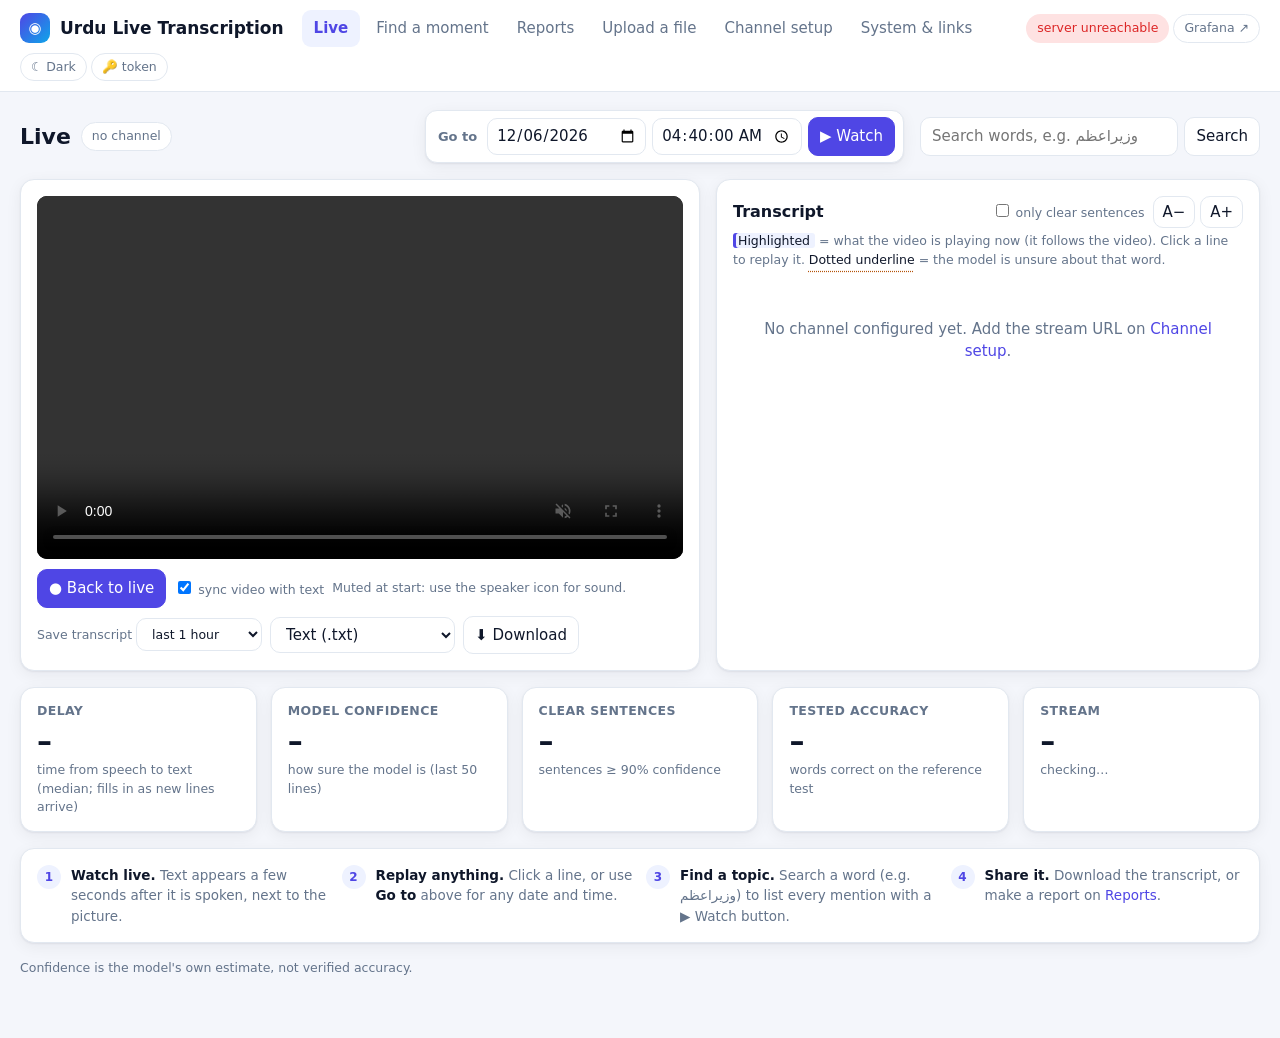
==== commit f8dbf693: "v0.2.2: transcript follows the video, one-field channel setup, redesigned Grafana See CHANGELOG.md." ====
--- a/ui/index.html
+++ b/ui/index.html
@@ -24,6 +24,7 @@
   .tcard .chead { margin-bottom: 4px; }
   .legend { font-size: 12.5px; color: var(--muted); margin: 0 0 6px; }
   .legend .lowp { color: var(--ink); }
+  .hi-sample { background: var(--soft); box-shadow: inset 3px 0 0 var(--accent); padding: 0 5px; border-radius: 3px; color: var(--ink); }
   .latest { position: absolute; inset: auto 24px 16px auto; display: none; box-shadow: var(--shadow); }
   .tcard { position: relative; }
   .seg-note { font-size: 12.5px; color: var(--muted); text-align: center; padding: 6px; }
@@ -64,7 +65,8 @@
       <div class="vid"><video id="video" muted playsinline controls></video><div class="badge" id="badge">● LIVE</div><div class="msg" id="vmsg"></div></div>
       <div class="vtools">
         <button id="liveBtn" class="primary" title="Back to the live picture and newest text">● Back to live</button>
-        <span class="muted small" id="vnote">Video starts muted, use the speaker icon for sound.</span>
+        <label class="small muted" title="Text appears some seconds after it is spoken. With this on, the live video plays that much behind, so the highlighted line is what you hear."><input type="checkbox" id="syncOn" checked> sync video with text</label>
+        <span class="muted small" id="vnote">Muted at start: use the speaker icon for sound.</span>
         <span class="grow"></span>
         <label class="small muted">Save transcript
           <select id="exRange">
@@ -88,10 +90,10 @@
         </label>
         <span class="sz"><button id="szDown" title="Smaller text">A−</button> <button id="szUp" title="Larger text">A+</button></span>
       </div>
-      <p class="legend">Newest at the bottom. Click a line to replay it. <span class="lowp">Dotted underline</span> = the model is unsure about that word.</p>
+      <p class="legend"><span class="hi-sample">Highlighted</span> = what the video is playing now (it follows the video). Click a line to replay it. <span class="lowp">Dotted underline</span> = the model is unsure about that word.</p>
       <div class="lines" id="lines"><div class="empty">Waiting for speech…</div></div>
       <div class="seg-note" id="hiddenN"></div>
-      <button class="latest" id="latestBtn">↓ Newest</button>
+      <button class="latest primary" id="latestBtn">⦿ Follow video</button>
     </div>
   </div>
 
@@ -118,7 +120,12 @@
 const params = new URLSearchParams(location.search);
 nav("live");
 const video = $("video"), lines = $("lines");
-let cid = null, hls = null, holdScroll = false, hiT = null, pending = false;
+let cid = null, hls = null, pending = false;
+let vidT = null;           // epoch time the video is showing
+let holdUntil = 0;         // the user is reading elsewhere in the transcript until then (ms)
+let replay = false;        // playing an earlier moment, not live
+const held = () => Date.now() < holdUntil;
+try { $("syncOn").checked = localStorage.getItem("stt_sync") !== "0"; } catch (e) { /* default on */ }
 const segs = new Map(), stats = [];
 let nSeg = 0;
 if (params.get("min_conf") && parseFloat(params.get("min_conf")) >= 0.9 && params.get("embed") !== "1") $("onlyClear").checked = true;
@@ -126,7 +133,19 @@
 
 // ---- video (HLS from the channel worker; EXT-X-PROGRAM-DATE-TIME = wall clock)
 function vmsg(t) { $("vmsg").textContent = t || ""; $("vmsg").style.display = t ? "block" : "none"; }
-function badge(mode) { const b = $("badge"); b.style.display = mode ? "block" : "none"; b.textContent = mode === "live" ? "● LIVE" : "⟲ REPLAY"; b.className = "badge" + (mode === "live" ? "" : " replay"); }
+function badge(mode) {
+  const b = $("badge"); b.style.display = mode ? "block" : "none";
+  b.textContent = mode === "live" ? ($("syncOn").checked ? `● LIVE · −${syncDelay()} s, in step with text` : "● LIVE") : "⟲ REPLAY";
+  b.className = "badge" + (mode === "live" ? "" : " replay");
+}
+// How far behind the live edge to play so the text for what is on screen has already arrived:
+// 90th percentile of measured live delay + 8 s (one sentence), 12–120 s; 30 s until measured.
+function syncDelay() {
+  const lats = stats.slice(-STATS_N).map(x => x.lat).filter(x => x != null).sort((a, b) => a - b);
+  const d = lats.length >= 5 ? lats[Math.floor(lats.length * 0.9)] + 8 : 30;
+  return Math.round(Math.max(12, Math.min(120, d)));
+}
+function liveEdge() { return video.seekable.length ? video.seekable.end(video.seekable.length - 1) : null; }
 function initVideo() {
   const src = `/hls/${encodeURIComponent(cid)}/index.m3u8`;
   if (window.Hls && Hls.isSupported()) {
@@ -136,22 +155,22 @@
                      setTimeout(() => { h.destroy(); hls = null; initVideo(); }, 10000); }
     });
     h.on(Hls.Events.MANIFEST_PARSED, () => { vmsg(""); badge("live"); video.play().catch(() => {}); });
+    h.once(Hls.Events.LEVEL_LOADED, () => setTimeout(() => { if (!replay) goLive(); }, 300));
     h.loadSource(src); h.attachMedia(video); hls = h;
   } else if (video.canPlayType("application/vnd.apple.mpegurl")) {   // Safari: native HLS
     video.src = src; video.play().catch(() => {}); badge("live");
   } else vmsg("This browser cannot play the video stream.");
 }
 function goLive() {
-  vmsg(""); badge("live"); holdScroll = false; hiT = null;
-  for (const r of lines.querySelectorAll(".sent.hi")) r.classList.remove("hi");
-  lines.scrollTop = lines.scrollHeight;
-  if (hls && hls.liveSyncPosition != null) video.currentTime = hls.liveSyncPosition;
-  else if (video.seekable.length) video.currentTime = video.seekable.end(video.seekable.length - 1) - 6;
+  vmsg(""); replay = false; holdUntil = 0; badge("live");
+  const end = liveEdge();
+  if (end != null) video.currentTime = Math.max(video.seekable.start(0), end - ($("syncOn").checked ? syncDelay() : 6));
+  else if (hls && hls.liveSyncPosition != null) video.currentTime = hls.liveSyncPosition;
   video.play().catch(() => {});
 }
 function seekTo(t) {   // epoch seconds; false if outside the live video window
   if (!hlsSeekEpoch(hls, video, t)) return false;
-  badge("replay"); vmsg(`Replaying from ${fmtLocal(t)}. Press "Back to live" to return.`);
+  replay = true; holdUntil = 0; badge("replay"); vmsg(`Replaying from ${fmtLocal(t)}. Press "Back to live" to return.`);
   video.muted = false; video.play().catch(() => {});
   return true;
 }
@@ -160,7 +179,6 @@
 // ---- transcript
 function render() {
   pending = false;
-  const atBottom = lines.scrollHeight - lines.scrollTop - lines.clientHeight < 80;
   const rows = [...segs.values()].sort((a, b) => a.start_utc - b.start_utc).slice(-MAX_SEGS);
   const sents = assemble(rows);
   const top = lines.scrollTop;
@@ -169,26 +187,39 @@
     const hidden = sentenceRows(lines, sents, {
       minConf: minConf(),
       label: (s) => fmtLocal(s.s),
-      onClick: (s, row) => { hiT = s.s; holdScroll = true; markPlaying(lines, s.s);
-                             if (!seekTo(s.s)) openArchive(s.s); },
+      onClick: (s) => { if (seekTo(s.s)) { vidT = s.s; markPlaying(lines, s.s); } else openArchive(s.s); },
     });
     $("hiddenN").textContent = hidden ? `${hidden} unclear sentence(s) hidden` : "";
-    if (hiT != null) markPlaying(lines, hiT);
   }
   const sc = sents.slice(-STATS_N).map(s => s.c);
   setMetric("mClear", sc.length ? `${Math.round(100 * sc.filter(c => c != null && c >= 0.9).length / sc.length)}%` : "–",
             sc.length ? lvl(sc.filter(c => c != null && c >= 0.9).length / sc.length, 0.8, 0.6) : "");
-  if (atBottom && !holdScroll) lines.scrollTop = lines.scrollHeight; else lines.scrollTop = top;
-  $("latestBtn").style.display = (lines.scrollHeight - lines.scrollTop - lines.clientHeight > 200) ? "block" : "none";
+  lines.scrollTop = top;
+  if (vidT != null) markPlaying(lines, vidT, { scroll: !held(), instant: true });
+  else if (!held()) lines.scrollTop = lines.scrollHeight;
 }
 function schedule() { if (!pending) { pending = true; requestAnimationFrame(render); } }
-lines.addEventListener("scroll", () => {
-  const far = lines.scrollHeight - lines.scrollTop - lines.clientHeight > 200;
-  $("latestBtn").style.display = far ? "block" : "none";
-  if (!far && hiT == null) holdScroll = false;
+// The user scrolls the transcript → stop following for 15 s (or until "Follow video").
+for (const ev of ["wheel", "touchmove", "keydown"]) lines.addEventListener(ev, () => { holdUntil = Date.now() + 15000; $("latestBtn").style.display = "block"; }, { passive: true });
+$("latestBtn").onclick = () => { holdUntil = 0; $("latestBtn").style.display = "none"; if (vidT != null) markPlaying(lines, vidT); else lines.scrollTop = lines.scrollHeight; };
+setInterval(() => { if (!held()) $("latestBtn").style.display = "none"; }, 1000);
+video.addEventListener("timeupdate", () => {
+  const t = hlsTimeToEpoch(hls, video);
+  if (t == null) return;
+  vidT = t;
+  markPlaying(lines, t, { scroll: !held() });
+  const end = liveEdge();
+  if (end != null && !replay) badge("live");
+  if (end != null && replay && end - video.currentTime < 20) { replay = false; vmsg(""); badge("live"); }
 });
-$("latestBtn").onclick = () => { holdScroll = false; lines.scrollTop = lines.scrollHeight; };
-video.addEventListener("timeupdate", () => { if (hiT == null) return; const t = hlsTimeToEpoch(hls, video); if (t) markPlaying(lines, t); });
+$("syncOn").onchange = () => { try { localStorage.setItem("stt_sync", $("syncOn").checked ? "1" : "0"); } catch (e) { /* */ } if (!replay) goLive(); };
+// keep the synced delay up to date as the measured text delay changes
+setInterval(() => {
+  const end = liveEdge();
+  if (replay || end == null || !$("syncOn").checked || video.paused) return;
+  const behind = end - video.currentTime, want = syncDelay();
+  if (Math.abs(behind - want) > 12) video.currentTime = Math.max(video.seekable.start(0), end - want);
+}, 30000);
 
 // ---- metrics
 function lvl(v, good, mid) { return v >= good ? "good" : v >= mid ? "mid" : "bad"; }
@@ -292,7 +323,7 @@
   const t = fromInputs($("gDate").value, $("gTime").value);
   if (t == null) return toast("Pick a date and a time", true);
   if (t > Date.now() / 1000 + 5) return toast("That time is in the future", true);
-  if (Date.now() / 1000 - t < LIVE_WIN_S - 30 && seekTo(t)) { hiT = t; holdScroll = true; markPlaying(lines, t); return; }
+  if (Date.now() / 1000 - t < LIVE_WIN_S - 30 && seekTo(t)) { vidT = t; markPlaying(lines, t); return; }
   openArchive(t);
 };
 $("sForm").onsubmit = (e) => { e.preventDefault(); const q = $("q").value.trim(); if (q) location.href = `/ui/archive?ch=${encodeURIComponent(cid)}&q=${encodeURIComponent(q)}`; };
@@ -312,7 +343,7 @@
   await loadHistory();
   connect();
   const t = parseFloat(params.get("t"));
-  if (!isNaN(t)) { hiT = t; holdScroll = true; markPlaying(lines, t); const go = (n) => { if (seekTo(t)) return; if (n > 0) setTimeout(() => go(n - 1), 1500); else openArchive(t); }; go(5); }
+  if (!isNaN(t)) { replay = true; vidT = t; markPlaying(lines, t); const go = (n) => { if (seekTo(t)) return; if (n > 0) setTimeout(() => go(n - 1), 1500); else openArchive(t); }; go(5); }
   pollStream(); setInterval(pollStream, 10000);
   loadAccuracy();
 })();
--- a/ui/common.css
+++ b/ui/common.css
@@ -106,12 +106,14 @@
 
 /* ---- transcript lines */
 .urdu { font-family: "Noto Nastaliq Urdu", "Jameel Noori Nastaleeq", "Noto Naskh Arabic", serif; font-size: 18px; line-height: 2.1; unicode-bidi: plaintext; }
-.lines { overflow-y: auto; max-height: 60vh; padding: 2px 2px; }
+.lines { position: relative; overflow-y: auto; max-height: 60vh; padding: 2px 2px; }
 .sent { display: grid; grid-template-columns: 82px minmax(0, 1fr) 46px; gap: 10px; align-items: baseline; padding: 6px 8px;
         border-radius: 10px; cursor: pointer; border-bottom: 1px solid var(--line); }
 .sent:last-child { border-bottom: 0; }
 .sent:hover { background: var(--panel2); }
-.sent.hi { background: var(--hi); }
+.sent.hi { background: var(--soft); box-shadow: inset 4px 0 0 var(--accent); }
+.sent.hi.waiting { box-shadow: inset 4px 0 0 var(--muted); }
+.sent .cw { background: var(--hi); border-radius: 4px; box-shadow: 0 0 0 2px var(--hi); }
 .sent .t { font-size: 13px; color: var(--accent); font-variant-numeric: tabular-nums; direction: ltr; display: flex; flex-direction: column; font-weight: 600; }
 .sent .t small { font-size: 11px; color: var(--muted); font-weight: 400; }
 .sent .txt { font-family: "Noto Nastaliq Urdu", "Jameel Noori Nastaleeq", "Noto Naskh Arabic", serif; font-size: var(--urdu-size);
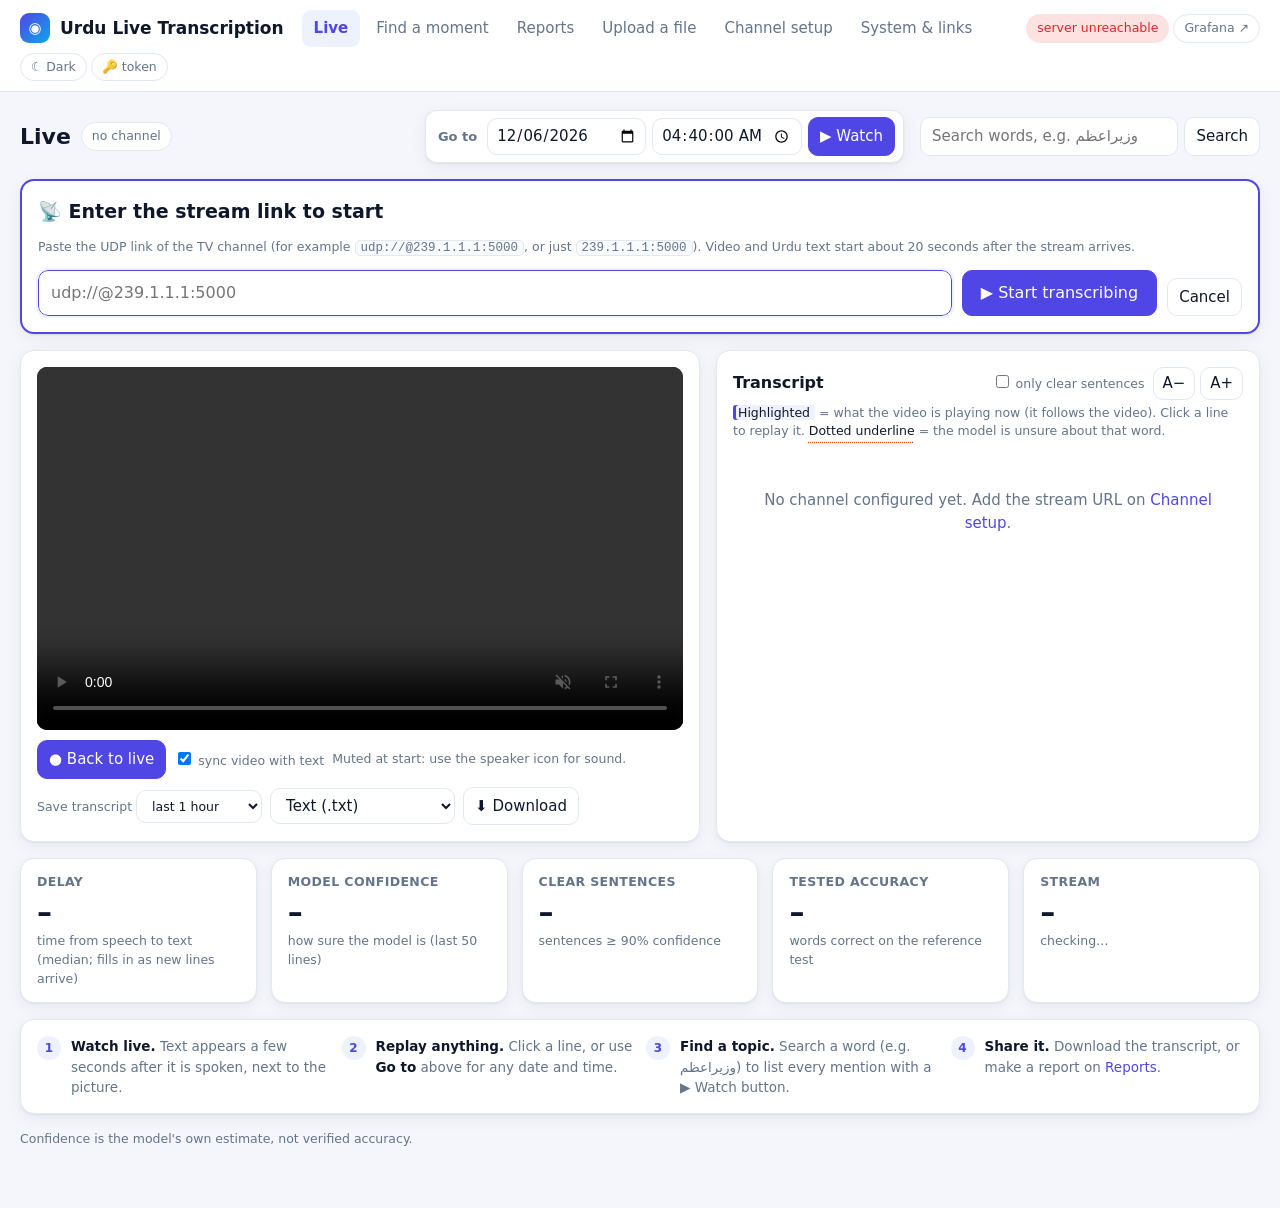
==== commit f7873ddb: "v0.2.4: one-step UDP link entry (web page or make stream), README 3-step guide with architecture and" ====
--- a/ui/index.html
+++ b/ui/index.html
@@ -30,6 +30,10 @@
   .seg-note { font-size: 12.5px; color: var(--muted); text-align: center; padding: 6px; }
   .sz button { padding: 4px 9px; }
   #chSel { display: none; }
+  .linkpill { font-family: ui-monospace, Menlo, monospace; max-width: 420px; overflow: hidden; text-overflow: ellipsis; }
+  .linkpill a { font-family: system-ui, sans-serif; font-weight: 600; margin-inline-start: 6px; }
+  .setlink { border: 2px solid var(--accent); }
+  .setlink h2 { font-size: 19px; }
   @media (max-width: 700px) {
     .hero .goto, .hero .search { flex: 1 1 100%; max-width: 100%; }
     .goto input { flex: 1 1 120px; min-width: 0; }
@@ -37,7 +41,7 @@
     .hero .grow { display: none; }
   }
   body.embed .wrap { padding: 8px; max-width: none; }
-  body.embed .help, body.embed .note, body.embed .search { display: none; }
+  body.embed .help, body.embed .note, body.embed .search, body.embed .metrics { display: none; }   /* Grafana shows the stats */
   body.embed .hero { margin-bottom: 8px; }
   body.embed .hero h1 { font-size: 17px; }
 </style>
@@ -47,6 +51,8 @@
   <div class="hero">
     <h1><span id="chName">Live</span> <span id="conn" class="pill">connecting…</span></h1>
     <select id="chSel" title="Channel"></select>
+    <button id="embTheme" class="pill" hidden></button>
+    <span class="pill linkpill" id="linkPill" title="The stream this page is transcribing"><span id="linkTxt">…</span> <a href="#" id="linkEdit">✎ Change</a></span>
     <span class="grow"></span>
     <div class="goto" title="Watch any earlier moment with its transcript">
       <span>Go to</span>
@@ -57,6 +63,17 @@
     <form class="search" id="sForm" title="Search all transcripts (opens Find a moment)">
       <input id="q" dir="auto" placeholder="Search words, e.g. وزیراعظم" autocomplete="off">
       <button>Search</button>
+    </form>
+  </div>
+
+  <div class="card setlink" id="setLink" hidden>
+    <h2 id="setTitle">📡 Enter the stream link to start</h2>
+    <p class="muted small" id="setHint">Paste the UDP link of the TV channel (for example <code>udp://@239.1.1.1:5000</code>, or just <code>239.1.1.1:5000</code>).
+      Video and Urdu text start about 20 seconds after the stream arrives.</p>
+    <form class="row" id="setForm">
+      <input id="setUrl" style="flex:1 1 360px;font-size:16px;padding:10px 12px" placeholder="udp://@239.1.1.1:5000" autocomplete="off">
+      <button class="primary" style="font-size:16px;padding:10px 18px">▶ Start transcribing</button>
+      <button type="button" id="setCancel">Cancel</button>
     </form>
   </div>
 
@@ -244,8 +261,13 @@
     const lags = Object.entries(j.components || {}).filter(([k]) => k.startsWith("asr")).map(([, v]) => v.fast_lag_s).filter(v => typeof v === "number");
     const fresh = w && (Date.now() / 1000 - (w.t || 0)) < 30;
     const lag = lags.length ? Math.max(...lags) : null;
-    if (!fresh) setMetric("mStream", "No signal", "bad", "the channel's stream is not being received");
-    else setMetric("mStream", "Receiving", lag != null && lag > 60 ? "mid" : "good",
+    if (!fresh) {
+      setMetric("mStream", "No signal", "bad", `nothing received on ${curUrl || "the stream link"}`);
+      noSignalSince = noSignalSince || Date.now();
+      if (!setOpen && Date.now() - noSignalSince > 20000)
+        showSetLink(true, "📡 No signal: check or change the stream link");
+    } else { noSignalSince = null; if (setOpen && $("setTitle").textContent.startsWith("📡 No signal")) showSetLink(false); }
+    if (fresh) setMetric("mStream", "Receiving", lag != null && lag > 60 ? "mid" : "good",
                    lag != null && lag > 60 ? `computer busy: text ${fmtDur(lag)} behind` : "audio and video arriving normally");
   } catch (e) { setMetric("mStream", "Unknown", "mid", "server not reachable"); }
 }
@@ -327,14 +349,44 @@
   openArchive(t);
 };
 $("sForm").onsubmit = (e) => { e.preventDefault(); const q = $("q").value.trim(); if (q) location.href = `/ui/archive?ch=${encodeURIComponent(cid)}&q=${encodeURIComponent(q)}`; };
+// ---- stream link: show it, change it in place (no server files)
+let curUrl = "", noSignalSince = null, setOpen = false;
+function showSetLink(open, why) {
+  setOpen = open; $("setLink").hidden = !open;
+  if (open) { $("setUrl").value = ""; $("setTitle").textContent = why || "📡 Enter the stream link to start"; setTimeout(() => $("setUrl").focus(), 50); }
+}
+$("linkEdit").onclick = (e) => { e.preventDefault(); showSetLink(true, "📡 Change the stream link"); };
+$("setCancel").onclick = () => showSetLink(false);
+$("setForm").onsubmit = async (e) => {
+  e.preventDefault();
+  const url = normalizeLink($("setUrl").value);
+  if (!url) return toast("Paste the stream link first", true);
+  try {
+    if (cid) await api(`/channels/${encodeURIComponent(cid)}`, { method: "PATCH", json: { url, enabled: true } });
+    else { await api("/channels", { method: "POST", json: { id: "ch1", name: "Channel 1", url, audio_track: { index: 0, language: "urd" }, language: "ur", enabled: true } }); cid = "ch1"; }
+    curUrl = url; $("linkTxt").textContent = url; noSignalSince = null;
+    showSetLink(false);
+    toast("Connecting to " + url + " — video and text start about 20 s after the stream arrives");
+    if (!hls) setTimeout(() => location.reload(), 15000);
+  } catch (err) { toast(err.message, true); }
+};
+
 $("chSel").onchange = () => { location.search = `?ch=${encodeURIComponent($("chSel").value)}`; };
 
+if (EMBED) {   // inside Grafana there is no top bar: own light/dark switch
+  $("embTheme").hidden = false;
+  setTheme(document.documentElement.dataset.theme);
+  $("embTheme").onclick = () => setTheme(document.documentElement.dataset.theme === "dark" ? "light" : "dark");
+}
 (async function start() {
   const now = Date.now() / 1000 - 300, [d, hm] = toInputs(now);
   $("gDate").value = d; $("gTime").value = hm + ":00";
   const { chans, cur } = await mainChannel();
+  if (!cur) { showSetLink(true); $("linkPill").hidden = true; }
   if (!cur) { $("lines").innerHTML = `<div class="empty">No channel configured yet. Add the stream URL on <a href="/ui/channels">Channel setup</a>.</div>`; $("conn").textContent = "no channel"; return; }
   cid = cur.id;
+  try { const full = (await api("/channels")).find(c => c.id === cid); curUrl = full ? full.url : ""; } catch (e) { /* */ }
+  $("linkTxt").textContent = curUrl || "no link";
   $("chName").textContent = cur.name || cur.id;
   document.title = `${cur.name || cur.id} · Live`;
   const on = chans.filter(c => c.enabled !== false);
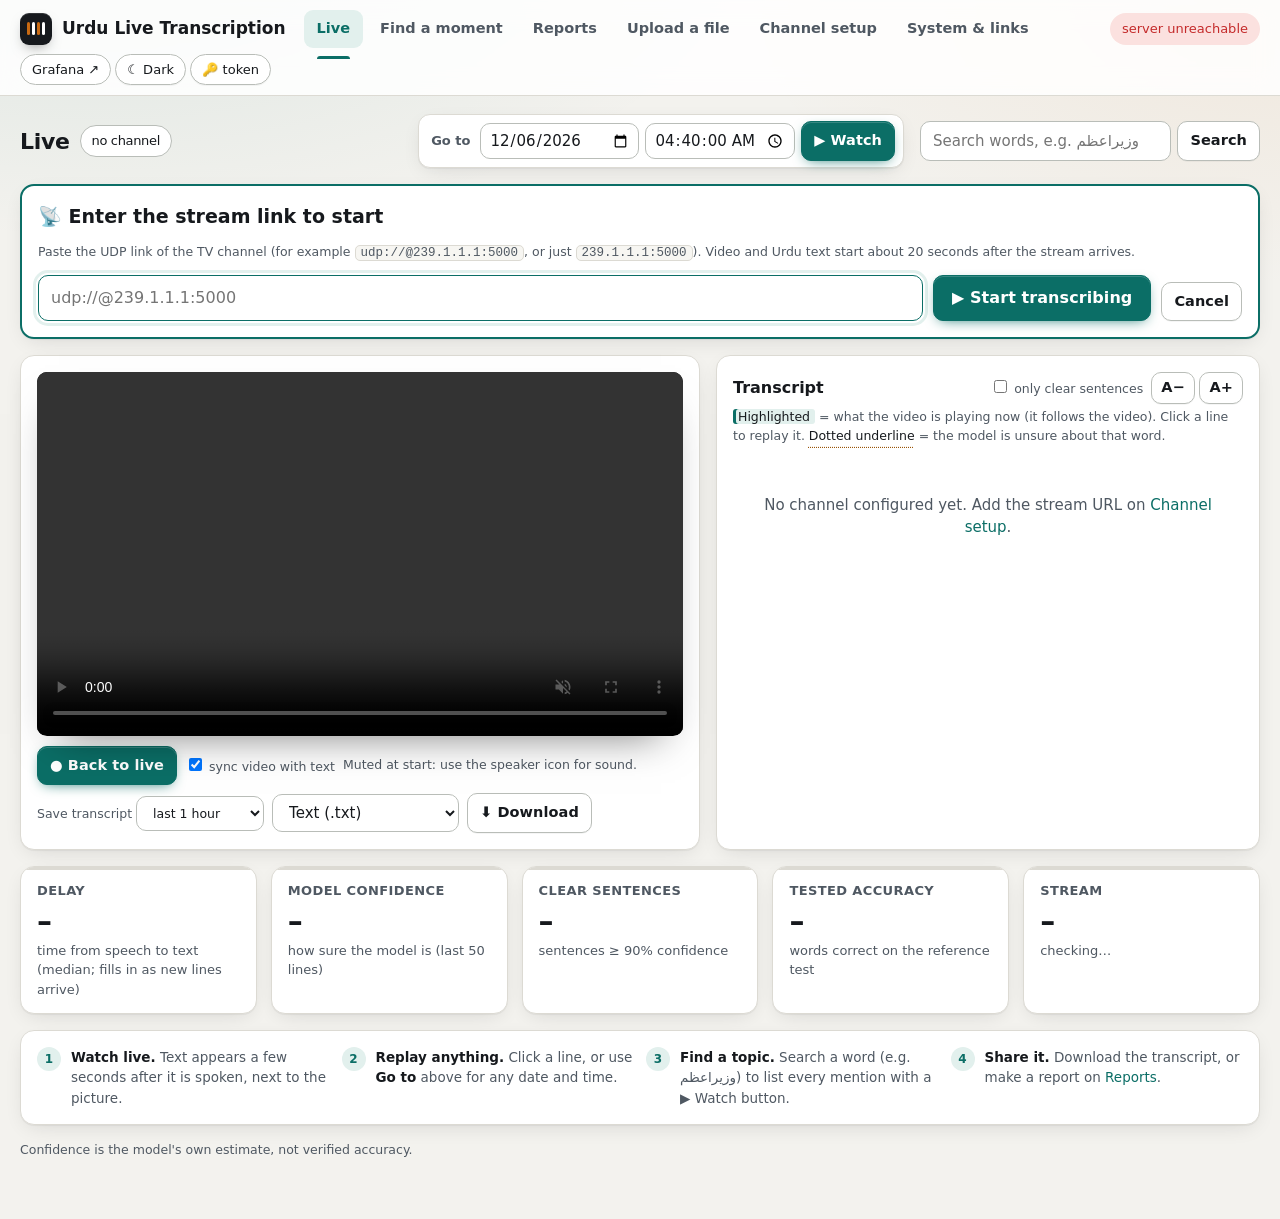
==== commit 89cc597f: "v0.2.6: accuracy card and Grafana show the WER of the running configuration; live news-bulletin late" ====
--- a/ui/index.html
+++ b/ui/index.html
@@ -277,10 +277,13 @@
     const f = (k, m, t) => rows.find(x => x.kind === k && x.metric === m && Math.abs((x.threshold ?? 0) - t) < 1e-6);
     const all = f("calibration_word", "precision", 0), w90 = f("calibration_word", "precision", 0.9),
           b90 = f("calibration_word", "precision_below", 0.9), k90 = f("calibration_word", "kept_share", 0.9);
-    const wer = rows.filter(x => x.kind === "bench" && x.metric === "wer" && String(x.config || "").startsWith("large-v3-turbo int8 b1 seg10"))
+    // Accuracy measured for exactly the running FAST configuration (label from /ui/config).
+    const label = ((await loadConfig()).asr || {}).bench_label;
+    const wer = rows.filter(x => x.kind === "bench" && x.metric === "wer" && x.config === label)
                     .sort((a, b) => (b.recorded_at || 0) - (a.recorded_at || 0))[0];
     if (wer) setMetric("mAcc", `${Math.round((1 - wer.value) * 100)}%`, lvl(1 - wer.value, 0.9, 0.75),
-                       `1 − word error rate, ${wer.dataset} read-speech test`);
+                       `words correct (1 − WER) for this exact setup, on read Urdu speech (${wer.dataset})`);
+    else setMetric("mAcc", "not measured", "", "no benchmark recorded for this setup (stt bench + record-accuracy)");
     if (w90 && b90 && k90 && all) $("accnote").textContent =
       `About these numbers: confidence is the model's own estimate, not verified accuracy. On the ${w90.dataset} reference (read speech), ` +
       `${Math.round(all.value * 100)}% of all words were correct; words with ≥ 90% confidence were ${Math.round(w90.value * 100)}% correct ` +
@@ -308,7 +311,11 @@
   }
   if (!had) nSeg++;
   const lat = (ev.timings || {}).latency_s ?? ev.latency_s;
-  stats.push({ lat: ev.type === "refined" || history ? null : lat, c: segConf(ev) });   // delay: live lines only
+  // Delay counts FAST lines only: live ones, plus history lines from the last 10 minutes (a stored
+  // fast row's latency_s is its live delay; refined rows carry the refine delay instead).
+  const fastRow = ev.type === "final";
+  const recent = !history || (ev.end_utc && Date.now() / 1000 - ev.end_utc < 600);
+  stats.push({ lat: fastRow && recent ? lat : null, c: segConf(ev) });
   if (stats.length > 4 * STATS_N) stats.splice(0, stats.length - 2 * STATS_N);
   updateStats();
   schedule();
--- a/ui/common.css
+++ b/ui/common.css
@@ -1,18 +1,23 @@
 /* Shared look for every live-stt page. Light by default; the ☀/☾ button in the top bar switches to
    dark (remembered in this browser). */
 :root {
-  --bg: #f4f6fb; --panel: #ffffff; --panel2: #f8fafc; --ink: #0f172a; --muted: #64748b; --line: #e2e8f0;
-  --accent: #4f46e5; --accent2: #0ea5e9; --accent-ink: #ffffff; --soft: #eef2ff;
-  --ok: #15803d; --ok-soft: #dcfce7; --warn: #b45309; --warn-soft: #fef3c7; --bad: #dc2626; --bad-soft: #fee2e2;
-  --hi: #fef9c3; --shadow: 0 1px 2px rgba(15, 23, 42, .06), 0 4px 16px rgba(15, 23, 42, .06);
+  /* Broadcast-desk palette: warm paper, graphite ink, deep teal for actions, amber for "now". */
+  --bg: #f3f2ee; --panel: #ffffff; --panel2: #f7f6f2; --ink: #16191d; --muted: #4f5862; --line: #dcdad3;
+  --accent: #0b6e66; --accent2: #c96a12; --accent-ink: #ffffff; --soft: #e2f0ed; --btn-line: #b9bdb8;
+  --ok: #167343; --ok-soft: #dcf2e4; --warn: #9a5508; --warn-soft: #fbedd5; --bad: #c42b2b; --bad-soft: #fbe1df;
+  --hi: #fde7b5; --shadow: 0 1px 1px rgba(22, 25, 29, .05), 0 6px 22px -8px rgba(22, 25, 29, .16);
+  --shadow-lift: 0 2px 4px rgba(22, 25, 29, .06), 0 18px 40px -14px rgba(22, 25, 29, .28);
+  --glow1: rgba(11, 110, 102, .10); --glow2: rgba(201, 106, 18, .08);
   --radius: 14px; --urdu-size: 22px;
   color-scheme: light;
 }
 :root[data-theme="dark"] {
-  --bg: #0b1020; --panel: #121a2e; --panel2: #0f1628; --ink: #e5e9f5; --muted: #94a3b8; --line: #23304d;
-  --accent: #818cf8; --accent2: #38bdf8; --accent-ink: #0b1020; --soft: #1e2547;
-  --ok: #4ade80; --ok-soft: #12321f; --warn: #fbbf24; --warn-soft: #3a2a07; --bad: #f87171; --bad-soft: #3b1414;
-  --hi: #3a3410; --shadow: 0 1px 2px rgba(0, 0, 0, .4), 0 4px 16px rgba(0, 0, 0, .3);
+  --bg: #0f1214; --panel: #171b1e; --panel2: #1c2124; --ink: #ecefee; --muted: #a9b1b6; --line: #2a3135;
+  --accent: #3cc5b0; --accent2: #f0a24a; --accent-ink: #062320; --soft: #15322e; --btn-line: #3d464b;
+  --ok: #5bd28c; --ok-soft: #133022; --warn: #f3b552; --warn-soft: #3a2a0c; --bad: #ff8077; --bad-soft: #3d1715;
+  --hi: #4a3a12; --shadow: 0 1px 2px rgba(0, 0, 0, .45), 0 8px 24px -10px rgba(0, 0, 0, .6);
+  --shadow-lift: 0 2px 6px rgba(0, 0, 0, .5), 0 22px 44px -14px rgba(0, 0, 0, .75);
+  --glow1: rgba(60, 197, 176, .09); --glow2: rgba(240, 162, 74, .06);
   color-scheme: dark;
 }
 * { box-sizing: border-box; }
@@ -22,27 +27,39 @@
        font: 15px/1.5 "Inter", system-ui, -apple-system, "Segoe UI", Roboto, sans-serif; }
 a { color: var(--accent); text-decoration: none; }
 a:hover { text-decoration: underline; }
-input, select, button, textarea { font: inherit; padding: 7px 11px; border: 1px solid var(--line); border-radius: 10px;
+input, select, button, textarea { font: inherit; padding: 8px 12px; border: 1px solid var(--btn-line); border-radius: 10px;
                                    background: var(--panel); color: var(--ink); min-width: 0; }
-input:focus, select:focus, textarea:focus { outline: 2px solid var(--soft); border-color: var(--accent); }
-button { cursor: pointer; font-weight: 500; transition: border-color .15s, background .15s; }
-button:hover:not(:disabled) { border-color: var(--accent); }
-button.primary { background: var(--accent); border-color: var(--accent); color: var(--accent-ink); }
-button.primary:hover:not(:disabled) { filter: brightness(1.08); }
+input:focus, select:focus, textarea:focus { outline: 3px solid var(--soft); border-color: var(--accent); }
+:focus-visible { outline: 3px solid var(--accent); outline-offset: 2px; }
+button { cursor: pointer; font-weight: 600; font-size: 14.5px; letter-spacing: .005em; color: var(--ink);
+         transition: border-color .15s, background .15s, transform .15s, box-shadow .15s; box-shadow: 0 1px 0 rgba(0,0,0,.04); }
+button:hover:not(:disabled) { border-color: var(--accent); color: var(--accent); transform: translateY(-1px); box-shadow: var(--shadow); }
+button:active:not(:disabled) { transform: translateY(0); }
+button.primary { background: var(--accent); border-color: var(--accent); color: var(--accent-ink);
+                 box-shadow: 0 1px 0 rgba(255,255,255,.18) inset, 0 4px 14px -6px var(--accent); }
+button.primary:hover:not(:disabled) { color: var(--accent-ink); filter: brightness(1.07); }
 button.ghost { background: transparent; }
 button:disabled { opacity: .55; cursor: default; }
 
 /* ---- top bar */
 nav.top { display: flex; flex-wrap: wrap; gap: 6px 4px; align-items: center; padding: 10px 20px;
-          background: var(--panel); border-bottom: 1px solid var(--line); position: sticky; top: 0; z-index: 5; }
+          background: color-mix(in srgb, var(--panel) 86%, transparent); backdrop-filter: saturate(1.4) blur(12px);
+          -webkit-backdrop-filter: saturate(1.4) blur(12px); border-bottom: 1px solid var(--line); position: sticky; top: 0; z-index: 5; }
 nav.top .brand { display: flex; min-width: 0; align-items: center; gap: 10px; font-weight: 700; font-size: 17px; margin-inline-end: 14px; color: var(--ink); }
-nav.top .brand .logo { width: 30px; height: 30px; border-radius: 9px; display: grid; place-items: center; color: #fff; font-size: 15px;
-                       background: linear-gradient(135deg, var(--accent), var(--accent2)); }
-nav.top a.tab { color: var(--muted); padding: 7px 12px; border-radius: 9px; white-space: nowrap; font-weight: 500; }
+nav.top .brand .logo { width: 32px; height: 32px; border-radius: 9px; display: flex; align-items: center; justify-content: center; gap: 2px;
+                       background: var(--ink); box-shadow: 0 6px 14px -6px rgba(0,0,0,.5), inset 0 1px 0 rgba(255,255,255,.12); }
+nav.top .brand .logo i { width: 3px; height: 40%; border-radius: 2px; background: var(--accent2); animation: eq 1.1s ease-in-out infinite; }
+nav.top .brand .logo i:nth-child(2) { animation-delay: -.25s; background: #fff; }
+nav.top .brand .logo i:nth-child(3) { animation-delay: -.5s; }
+nav.top .brand .logo i:nth-child(4) { animation-delay: -.75s; background: #fff; }
+:root[data-theme="dark"] nav.top .brand .logo { background: #262d31; }
+@keyframes eq { 0%, 100% { height: 30%; } 50% { height: 72%; } }
+nav.top a.tab { color: var(--muted); padding: 8px 13px; border-radius: 9px; white-space: nowrap; font-weight: 600; font-size: 14.5px; position: relative; }
 nav.top a.tab:hover { background: var(--panel2); color: var(--ink); text-decoration: none; }
-nav.top a.tab.on { background: var(--soft); color: var(--accent); font-weight: 600; }
+nav.top a.tab.on { background: var(--soft); color: var(--accent); font-weight: 700; }
+nav.top a.tab.on::after { content: ""; position: absolute; inset: auto 13px -11px 13px; height: 3px; border-radius: 3px 3px 0 0; background: var(--accent); }
 nav.top .sp { flex: 1; }
-.pill { font-size: 12.5px; padding: 4px 10px; border-radius: 999px; border: 1px solid var(--line); color: var(--muted);
+.pill { font-size: 13px; padding: 5px 11px; border-radius: 999px; border: 1px solid var(--btn-line); color: var(--ink);
         white-space: nowrap; background: var(--panel); font-weight: 500; }
 a.pill:hover { text-decoration: none; border-color: var(--accent); }
 .pill.ok { color: var(--ok); border-color: transparent; background: var(--ok-soft); }
@@ -99,9 +116,9 @@
 /* ---- metric cards */
 .metrics { display: grid; gap: 14px; grid-template-columns: repeat(auto-fit, minmax(190px, 1fr)); margin-bottom: 16px; }
 .metric { background: var(--panel); border: 1px solid var(--line); border-radius: var(--radius); padding: 14px 16px; box-shadow: var(--shadow); min-width: 0; }
-.metric .k { font-size: 12.5px; color: var(--muted); font-weight: 600; text-transform: uppercase; letter-spacing: .03em; }
+.metric .k { font-size: 13px; color: var(--muted); font-weight: 600; text-transform: uppercase; letter-spacing: .03em; }
 .metric .v { font-size: 30px; font-weight: 700; margin: 2px 0; font-variant-numeric: tabular-nums; line-height: 1.2; }
-.metric .h { font-size: 12.5px; color: var(--muted); }
+.metric .h { font-size: 13px; color: var(--muted); }
 .metric.good .v { color: var(--ok); } .metric.mid .v { color: var(--warn); } .metric.bad .v { color: var(--bad); }
 
 /* ---- transcript lines */
@@ -143,3 +160,31 @@
 }
 .tools { display: flex; flex-wrap: wrap; gap: 8px; align-items: center; margin-top: 10px; }
 .tools .grow { flex: 1; }
+
+/* ---- depth & motion: ambient light, card lift with a slight 3D tilt (common.js), staggered entrance */
+body { background:
+  radial-gradient(1100px 520px at 8% -8%, var(--glow1), transparent 60%),
+  radial-gradient(900px 480px at 100% 0%, var(--glow2), transparent 60%), var(--bg); background-attachment: fixed; }
+body.embed { background: var(--bg); }
+.card, .metric { transform-style: preserve-3d; transition: transform .35s cubic-bezier(.2,.7,.2,1), box-shadow .35s, border-color .35s; }
+.metric { position: relative; overflow: hidden; }
+.metric::before { content: ""; position: absolute; inset: 0 0 auto 0; height: 3px; background: var(--line); }
+.metric.good::before { background: var(--ok); } .metric.mid::before { background: var(--warn); } .metric.bad::before { background: var(--bad); }
+.metric::after { content: ""; position: absolute; inset: 0; pointer-events: none; opacity: 0; transition: opacity .3s;
+  background: radial-gradient(260px circle at var(--mx, 50%) var(--my, 50%), rgba(255,255,255,.35), transparent 60%); }
+:root[data-theme="dark"] .metric::after { background: radial-gradient(260px circle at var(--mx, 50%) var(--my, 50%), rgba(255,255,255,.06), transparent 60%); }
+.metric.tilt, .card.tilt { box-shadow: var(--shadow-lift); }
+.metric.tilt::after { opacity: 1; }
+.fx-in { animation: fxIn .6s cubic-bezier(.2,.7,.2,1) both; }
+@keyframes fxIn { from { opacity: 0; transform: translateY(14px) scale(.985); } to { opacity: 1; transform: none; } }
+.vid { box-shadow: 0 20px 40px -22px rgba(0,0,0,.55); }
+.vid .badge { box-shadow: 0 0 0 0 rgba(196,43,43,.6); animation: live 1.8s infinite; }
+.vid .badge.replay { animation: none; }
+@keyframes live { 0% { box-shadow: 0 0 0 0 rgba(220,38,38,.55); } 70% { box-shadow: 0 0 0 10px rgba(220,38,38,0); } 100% { box-shadow: 0 0 0 0 rgba(220,38,38,0); } }
+.sent { transition: background .25s, box-shadow .25s; }
+.sent.hi { box-shadow: inset 4px 0 0 var(--accent2); background: color-mix(in srgb, var(--accent2) 11%, var(--panel)); }
+.sent .t { color: var(--accent); }
+.page-title h1, .hero h1 { letter-spacing: -.015em; }
+@media (prefers-reduced-motion: reduce) {
+  *, *::before, *::after { animation: none !important; transition: none !important; }
+}
